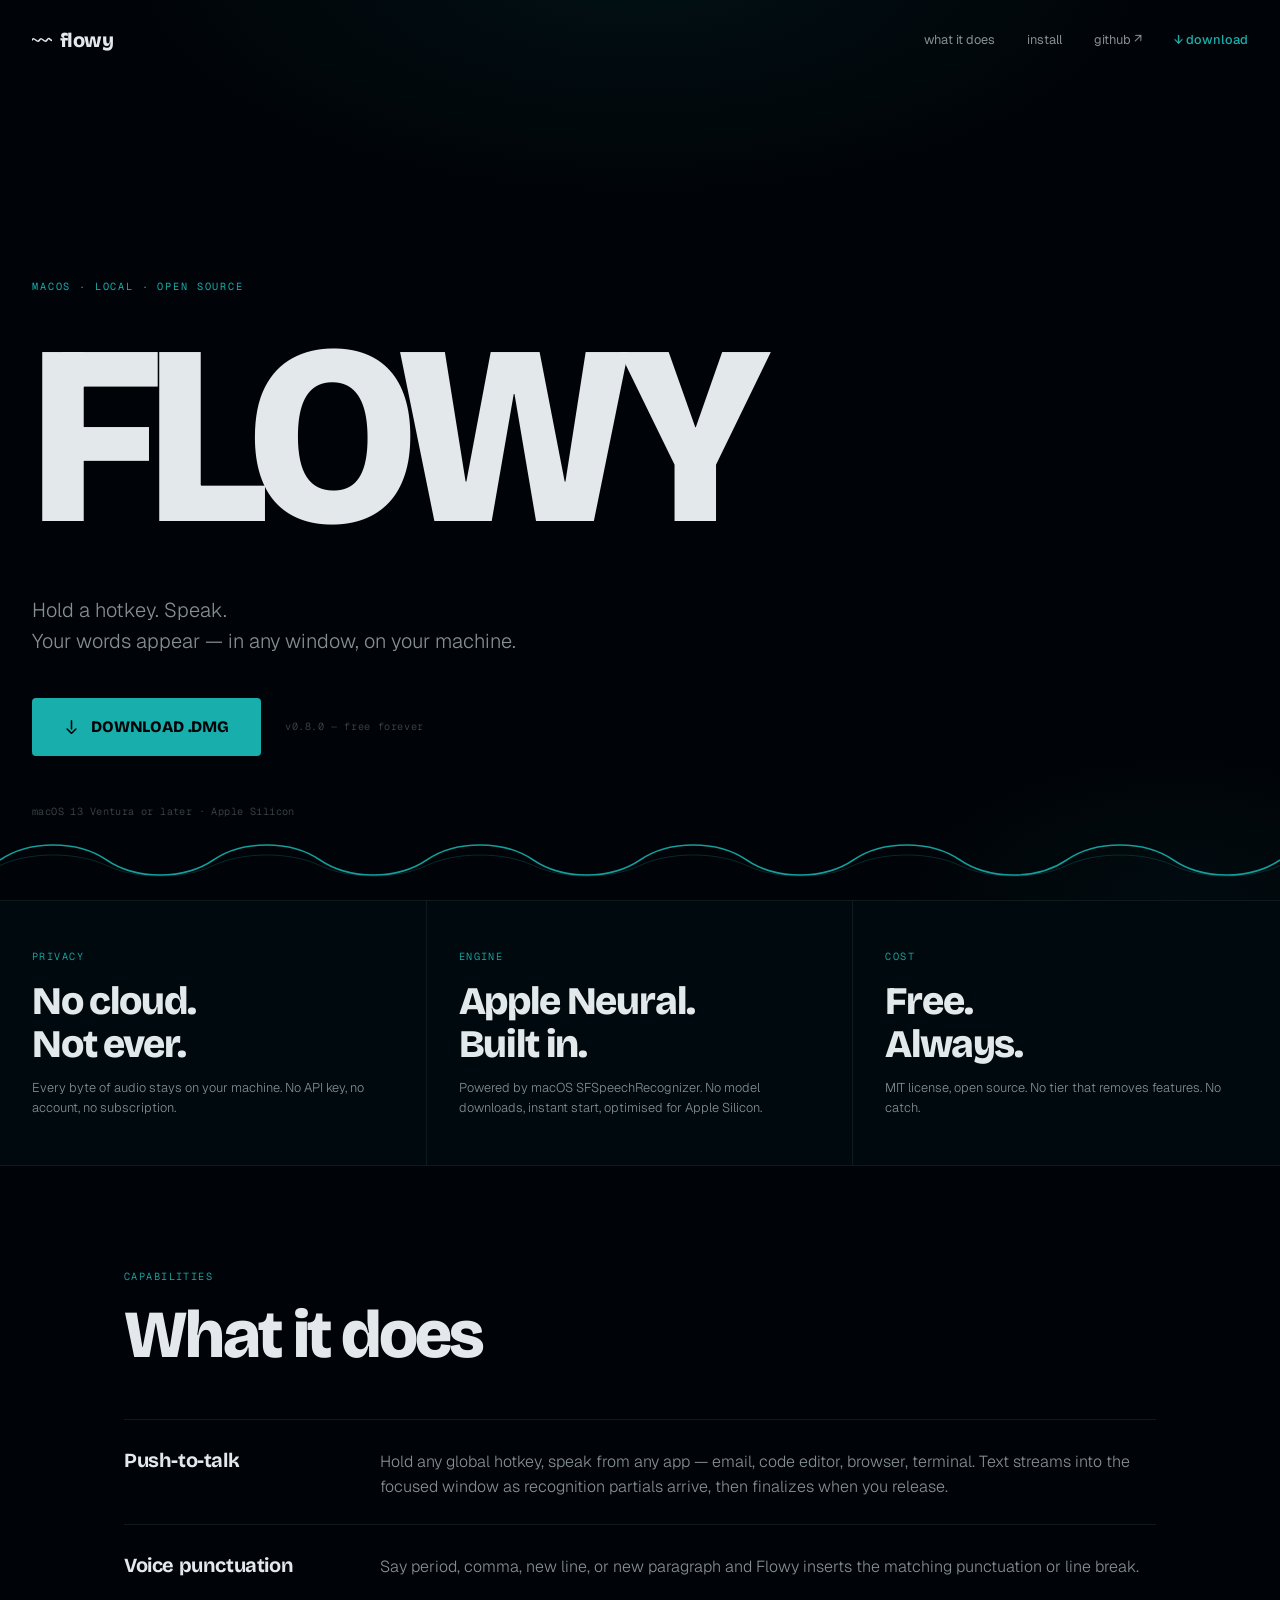
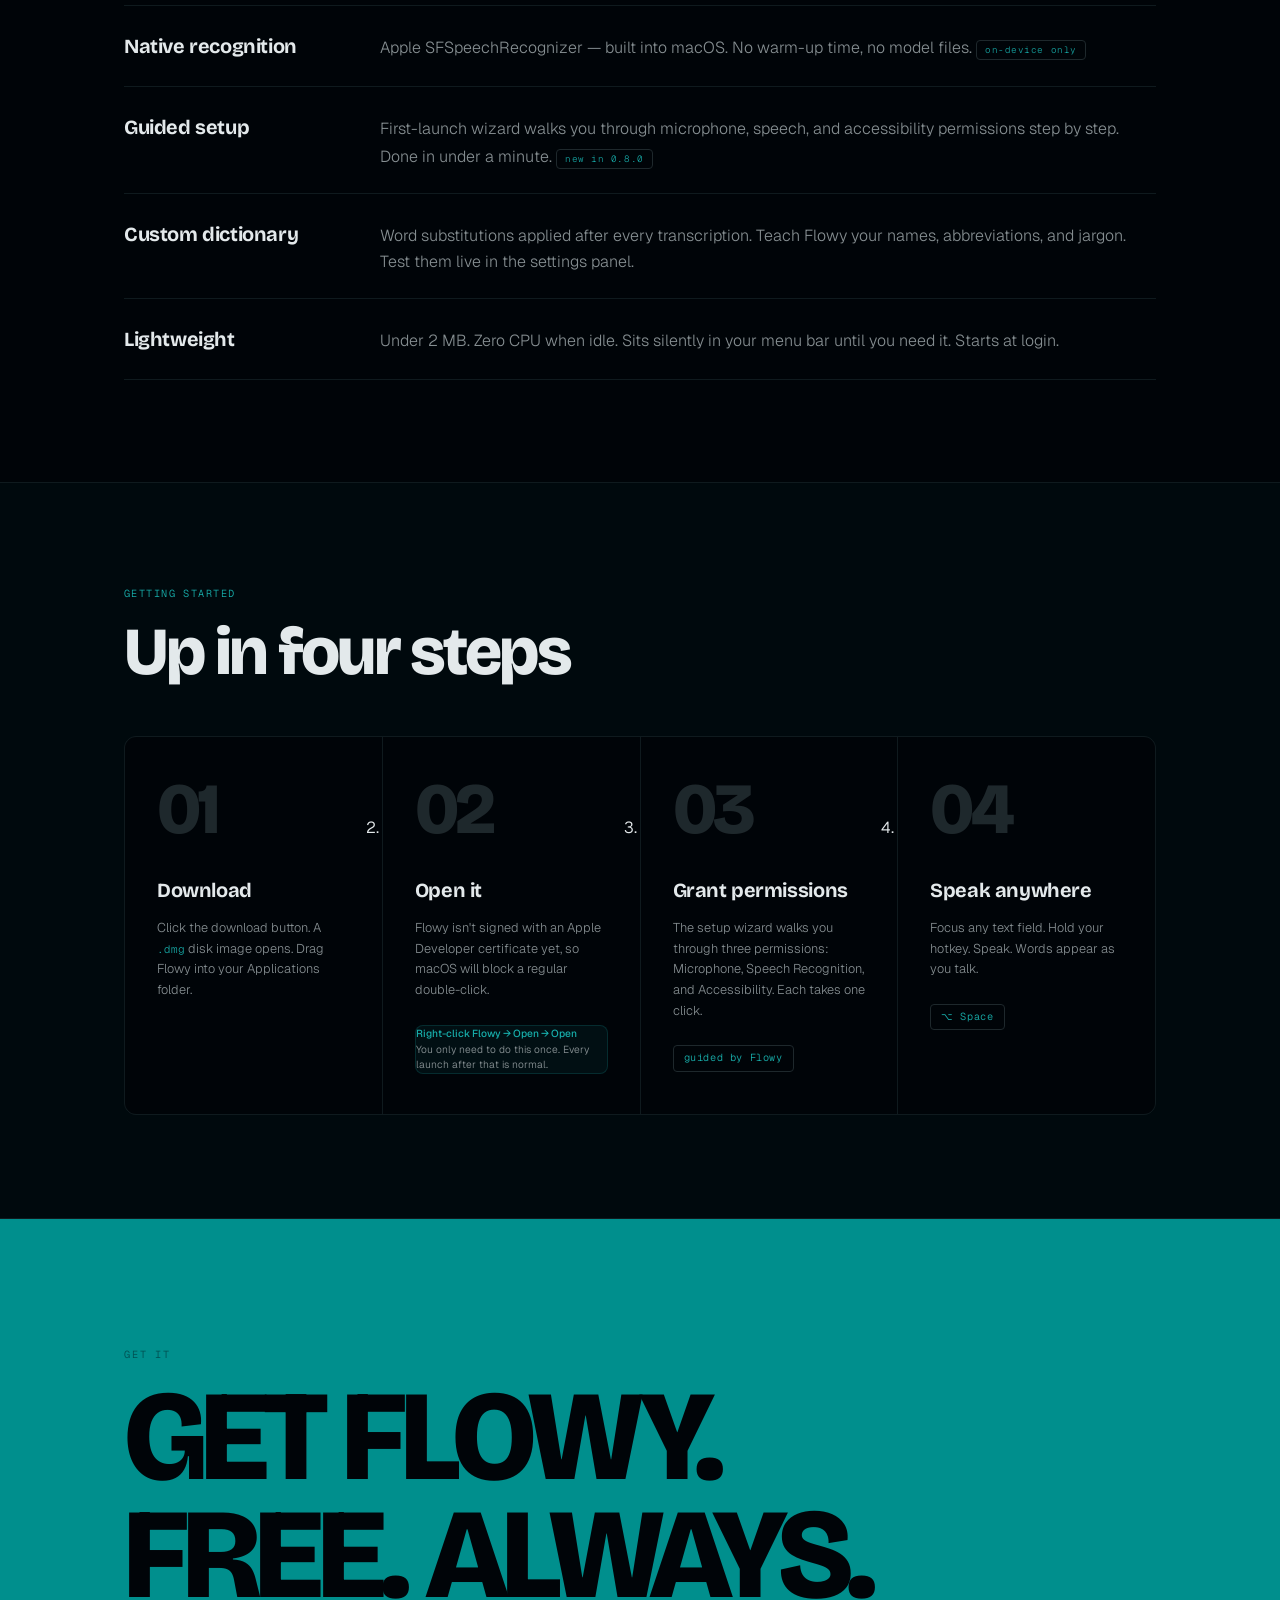
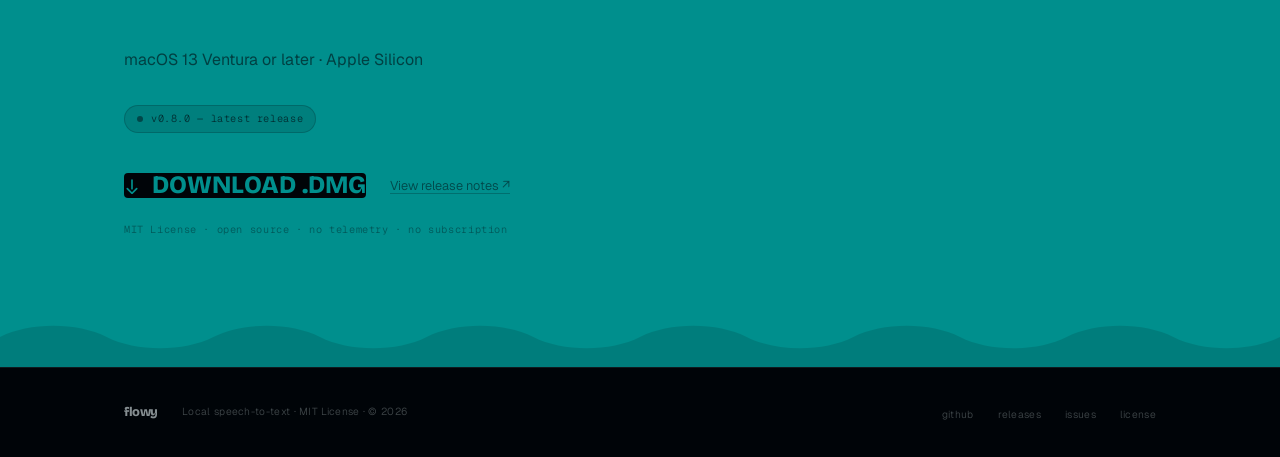
==== website/index.html @ 69cd5c22 "Prepare 0.8.0 release" ====
<!DOCTYPE html>
<html lang="en">
<head>
  <meta charset="UTF-8">
  <meta name="viewport" content="width=device-width, initial-scale=1.0">
  <title>Flowy — Your voice. Your machine.</title>
  <meta name="description" content="Hold a hotkey. Speak. Your words appear live — and never leave your machine. Local speech-to-text for macOS. Free, always.">

  <link rel="preconnect" href="https://fonts.googleapis.com">
  <link rel="preconnect" href="https://fonts.gstatic.com" crossorigin>
  <link href="https://fonts.googleapis.com/css2?family=Bricolage+Grotesque:opsz,wght@12..96,400;12..96,700;12..96,800;12..96,900&family=Geist:wght@300;400;500&family=Geist+Mono:wght@400;500&display=swap" rel="stylesheet">
  <link rel="stylesheet" href="tokens.css">

  <style>
    /* ── Reset ───────────────────────────────────────── */
    *, *::before, *::after { box-sizing: border-box; margin: 0; padding: 0; }
    html, body { overflow-x: clip; }
    html { scroll-behavior: smooth; }

    body {
      background-color: var(--color-paper);
      color: var(--color-ink);
      font-family: var(--font-body);
      font-size: var(--text-base);
      font-weight: 350;
      line-height: 1.6;
      -webkit-font-smoothing: antialiased;
    }

    body::before {
      content: "";
      position: fixed;
      inset: 0;
      background:
        radial-gradient(ellipse 60% 40% at 50% -5%, oklch(68% 0.113 193 / 0.08) 0%, transparent 72%),
        radial-gradient(ellipse 40% 30% at 92% 100%, oklch(68% 0.113 193 / 0.05) 0%, transparent 60%);
      pointer-events: none;
      z-index: 0;
    }

    a { color: inherit; text-decoration: none; }

    ::-webkit-scrollbar { width: 4px; }
    ::-webkit-scrollbar-track { background: var(--color-paper); }
    ::-webkit-scrollbar-thumb { background: var(--color-rule); border-radius: 2px; }

    /* ── Utilities ───────────────────────────────────── */
    .container { max-width: 1080px; margin: 0 auto; padding: 0 var(--space-6); }
    .sr-only { position: absolute; width: 1px; height: 1px; padding: 0; margin: -1px; overflow: hidden; clip: rect(0,0,0,0); border: 0; }

    /* ── Reveal animations ──────────────────────────── */
    .fade-up {
      opacity: 0;
      transform: translateY(24px);
      transition: opacity var(--dur-reveal) var(--ease-out),
                  transform var(--dur-reveal) var(--ease-out);
    }
    .fade-up.visible { opacity: 1; transform: none; }

    .d1 { transition-delay: 0.07s; }
    .d2 { transition-delay: 0.14s; }
    .d3 { transition-delay: 0.21s; }
    .d4 { transition-delay: 0.28s; }
    .d5 { transition-delay: 0.35s; }

    @media (prefers-reduced-motion: reduce) {
      .fade-up { opacity: 1; transform: none; transition: opacity 150ms linear; }
    }


    /* ══════════════════════════════════════════════════
       NAV
    ══════════════════════════════════════════════════ */
    .nav {
      position: fixed;
      top: 0; left: 0; right: 0;
      z-index: 200;
      display: flex;
      align-items: center;
      justify-content: space-between;
      padding: var(--space-6) var(--space-8);
    }

    .wordmark {
      font-family: var(--font-display);
      font-size: var(--text-md);
      font-weight: 800;
      color: var(--color-ink);
      letter-spacing: -0.03em;
      display: flex;
      align-items: center;
      gap: var(--space-2);
    }
    .wordmark-wave { width: 20px; height: 12px; display: inline-block; overflow: hidden; flex-shrink: 0; }
    .wordmark-wave svg { display: block; }

    .nav-end { display: flex; align-items: center; gap: var(--space-8); }

    .nav-link {
      font-size: var(--text-sm);
      font-weight: 400;
      color: var(--color-ink-2);
      transition: color var(--dur-base) var(--ease-out);
      white-space: nowrap;
    }
    .nav-link:hover { color: var(--color-ink); }
    .nav-link:focus-visible { outline: 2px solid var(--color-focus); outline-offset: 3px; border-radius: 2px; }

    .nav-cta {
      font-size: var(--text-sm);
      font-weight: 500;
      color: var(--color-accent);
      transition: opacity var(--dur-base) var(--ease-out);
      white-space: nowrap;
    }
    .nav-cta:hover { opacity: 0.78; }
    .nav-cta:focus-visible { outline: 2px solid var(--color-focus); outline-offset: 3px; border-radius: 2px; }


    /* ══════════════════════════════════════════════════
       HERO
    ══════════════════════════════════════════════════ */
    .hero {
      position: relative;
      z-index: 1;
      min-height: 100svh;
      display: flex;
      flex-direction: column;
      justify-content: flex-end;
      padding-top: 5rem;
    }

    .hero-inner { padding: 0 var(--space-8) 0; }

    .hero-eyebrow {
      font-family: var(--font-mono);
      font-size: var(--text-xs);
      font-weight: 400;
      letter-spacing: 0.18em;
      text-transform: uppercase;
      color: var(--color-accent);
      display: block;
      margin-bottom: var(--space-6);
      overflow-wrap: anywhere;
      min-width: 0;
    }

    .hero-head {
      font-family: var(--font-display);
      font-size: var(--text-display);
      font-weight: 900;
      line-height: 0.92;
      letter-spacing: -0.055em;
      text-transform: uppercase;
      color: var(--color-ink);
      overflow-wrap: anywhere;
      min-width: 0;
      margin-bottom: var(--space-10);
    }

    .hero-sub {
      font-size: var(--text-md);
      font-weight: 300;
      color: var(--color-ink-2);
      max-width: 44ch;
      line-height: 1.58;
      margin-bottom: var(--space-10);
      overflow-wrap: anywhere;
      min-width: 0;
    }

    /* ── Hero CTA row ───────────────────────────────── */
    .hero-actions {
      display: flex;
      align-items: center;
      gap: var(--space-6);
      flex-wrap: wrap;
      margin-bottom: var(--space-12);
    }

    .hero-btn {
      display: inline-flex;
      align-items: center;
      gap: var(--space-3);
      padding: var(--space-4) var(--space-8);
      background: var(--color-accent);
      color: oklch(10% 0.025 220);
      font-family: var(--font-display);
      font-size: var(--text-base);
      font-weight: 800;
      letter-spacing: -0.01em;
      border-radius: var(--radius-sm);
      text-transform: uppercase;
      cursor: pointer;
      transition: transform var(--dur-slow) var(--ease-out),
                  box-shadow var(--dur-slow) var(--ease-out),
                  opacity var(--dur-base) var(--ease-out);
      white-space: nowrap;
    }
    .hero-btn:hover {
      transform: translateY(-2px);
      box-shadow: 0 10px 30px oklch(68% 0.113 193 / 0.3);
    }
    .hero-btn:active { transform: translateY(0); }
    .hero-btn:focus-visible { outline: 2px solid var(--color-focus); outline-offset: 4px; }

    .hero-version {
      font-family: var(--font-mono);
      font-size: var(--text-xs);
      color: var(--color-ink-3);
      letter-spacing: 0.06em;
    }

    .hero-reqs {
      font-size: var(--text-xs);
      font-family: var(--font-mono);
      color: var(--color-ink-3);
      letter-spacing: 0.04em;
    }

    /* ── Wave stage ─────────────────────────────────── */
    .wave-stage {
      position: relative;
      width: 100%;
      height: 80px;
      overflow: hidden;
      flex-shrink: 0;
    }
    .wave-track {
      display: flex;
      width: 200%;
      animation: wave-scroll 10s linear infinite;
      will-change: transform;
    }
    .wave-track svg { flex: 1 0 50%; display: block; height: 80px; }
    .wave-path-a { fill: none; stroke: var(--color-accent); stroke-width: 1.5; opacity: 0.9; }
    .wave-path-b { fill: none; stroke: var(--color-accent); stroke-width: 1; opacity: 0.28; transform: translateY(10px) scaleY(0.7); transform-box: fill-box; }

    @keyframes wave-scroll {
      from { transform: translateX(0); }
      to   { transform: translateX(-50%); }
    }
    @media (prefers-reduced-motion: reduce) { .wave-track { animation: none; } }


    /* ══════════════════════════════════════════════════
       RULE
    ══════════════════════════════════════════════════ */
    .rule-thick { border: none; border-top: 1px solid var(--color-rule); position: relative; z-index: 1; }


    /* ══════════════════════════════════════════════════
       ASSERTIONS
    ══════════════════════════════════════════════════ */
    .assertions {
      position: relative;
      z-index: 1;
      background: var(--color-paper-2);
      border-bottom: 1px solid var(--color-rule);
    }
    .assertions-grid { display: grid; grid-template-columns: repeat(3, 1fr); }
    .assertion { padding: var(--space-12) var(--space-8); border-right: 1px solid var(--color-rule); }
    .assertion:last-child { border-right: none; }
    .assertion-label { font-family: var(--font-mono); font-size: var(--text-xs); letter-spacing: 0.14em; text-transform: uppercase; color: var(--color-accent); display: block; margin-bottom: var(--space-4); }
    .assertion-text { font-family: var(--font-display); font-size: var(--text-2xl); font-weight: 800; line-height: 1.08; letter-spacing: -0.03em; color: var(--color-ink); overflow-wrap: anywhere; min-width: 0; }
    .assertion-sub { margin-top: var(--space-3); font-size: var(--text-sm); color: var(--color-ink-2); font-weight: 300; line-height: 1.55; }


    /* ══════════════════════════════════════════════════
       FEATURES
    ══════════════════════════════════════════════════ */
    .features {
      position: relative;
      z-index: 1;
      padding: clamp(4rem, 8vw, 7rem) 0;
      background: var(--color-paper);
      border-bottom: 1px solid var(--color-rule);
    }
    .feat-header { margin-bottom: var(--space-12); }
    .feat-eyebrow { font-family: var(--font-mono); font-size: var(--text-xs); letter-spacing: 0.14em; text-transform: uppercase; color: var(--color-accent); display: block; margin-bottom: var(--space-4); }
    .feat-title { font-family: var(--font-display); font-size: var(--text-display-s); font-weight: 900; letter-spacing: -0.04em; line-height: 1.04; color: var(--color-ink); overflow-wrap: anywhere; min-width: 0; }
    .feat-list { list-style: none; border-top: 1px solid var(--color-rule); }
    .feat-item { display: grid; grid-template-columns: 14rem 1fr; gap: var(--space-8); align-items: baseline; padding: var(--space-6) 0; border-bottom: 1px solid var(--color-rule); transition: background var(--dur-base) var(--ease-out); }
    .feat-item:hover { background: oklch(68% 0.113 193 / 0.04); margin: 0 calc(var(--space-6) * -1); padding-left: var(--space-6); padding-right: var(--space-6); }
    .feat-name { font-family: var(--font-display); font-size: var(--text-md); font-weight: 700; color: var(--color-ink); letter-spacing: -0.02em; overflow-wrap: anywhere; min-width: 0; }
    .feat-desc { font-size: var(--text-base); color: var(--color-ink-2); font-weight: 300; line-height: 1.58; overflow-wrap: anywhere; min-width: 0; }
    .feat-tag { display: inline-block; margin-top: var(--space-2); padding: 2px 8px; border: 1px solid var(--color-rule-2); border-radius: var(--radius-sm); font-family: var(--font-mono); font-size: calc(var(--text-xs) * 0.9); letter-spacing: 0.06em; color: var(--color-accent); }


    /* ══════════════════════════════════════════════════
       INSTALL STEPS — expanded 4-step install flow
    ══════════════════════════════════════════════════ */
    .steps {
      position: relative;
      z-index: 1;
      padding: clamp(4rem, 8vw, 7rem) 0;
      background: var(--color-paper-2);
      border-bottom: 1px solid var(--color-rule);
    }
    .steps-header { margin-bottom: var(--space-12); }
    .steps-eyebrow { font-family: var(--font-mono); font-size: var(--text-xs); letter-spacing: 0.14em; text-transform: uppercase; color: var(--color-accent); display: block; margin-bottom: var(--space-4); }
    .steps-title { font-family: var(--font-display); font-size: var(--text-display-s); font-weight: 900; letter-spacing: -0.04em; line-height: 1.04; color: var(--color-ink); overflow-wrap: anywhere; min-width: 0; }

    .steps-grid {
      display: grid;
      grid-template-columns: repeat(4, 1fr);
      gap: 1px;
      background: var(--color-rule);
      border: 1px solid var(--color-rule);
      border-radius: var(--radius-lg);
      overflow: hidden;
    }

    .step { background: var(--color-paper); padding: var(--space-10) var(--space-8); }

    .step-num {
      font-family: var(--font-display);
      font-size: clamp(3rem, 6vw, 4.5rem);
      font-weight: 900;
      line-height: 0.9;
      letter-spacing: -0.05em;
      color: var(--color-rule-2);
      margin-bottom: var(--space-8);
    }

    .step h3 { font-family: var(--font-display); font-size: var(--text-md); font-weight: 700; color: var(--color-ink); letter-spacing: -0.02em; margin-bottom: var(--space-3); overflow-wrap: anywhere; min-width: 0; }
    .step p { font-size: var(--text-sm); color: var(--color-ink-2); font-weight: 300; line-height: 1.62; overflow-wrap: anywhere; min-width: 0; }

    .step-badge {
      display: inline-flex;
      align-items: center;
      margin-top: var(--space-6);
      padding: 4px 10px;
      border: 1px solid var(--color-rule-2);
      border-radius: var(--radius-sm);
      font-family: var(--font-mono);
      font-size: var(--text-xs);
      letter-spacing: 0.06em;
      color: var(--color-accent);
    }

    /* Gatekeeper callout inside step */
    .step-callout {
      margin-top: var(--space-6);
      padding: var(--space-4) var(--space-5);
      background: oklch(68% 0.113 193 / 0.07);
      border: 1px solid oklch(68% 0.113 193 / 0.18);
      border-radius: var(--radius-md);
      font-size: var(--text-xs);
      color: var(--color-ink-2);
      line-height: 1.55;
    }
    .step-callout strong { color: var(--color-accent); font-weight: 500; }


    /* ══════════════════════════════════════════════════
       CTA — full-bleed teal
    ══════════════════════════════════════════════════ */
    .cta {
      position: relative;
      z-index: 1;
      background: var(--color-cta-bg);
      padding: clamp(5rem, 10vw, 8rem) 0;
      overflow: hidden;
    }

    .cta-wave { position: absolute; bottom: 0; left: 0; right: 0; height: 60px; overflow: hidden; opacity: 0.12; }
    .cta-wave-track { display: flex; width: 200%; animation: wave-scroll 12s linear infinite reverse; }
    .cta-wave-track svg { flex: 1 0 50%; display: block; height: 60px; }
    .cta-wave-path { fill: var(--color-cta-ink); }
    @media (prefers-reduced-motion: reduce) { .cta-wave-track { animation: none; } }

    .cta-inner { position: relative; z-index: 1; }

    .cta-eyebrow { font-family: var(--font-mono); font-size: var(--text-xs); letter-spacing: 0.18em; text-transform: uppercase; color: oklch(16% 0.025 220 / 0.5); display: block; margin-bottom: var(--space-4); }

    .cta-head {
      font-family: var(--font-display);
      font-size: clamp(3.5rem, 12vw, 8rem);
      font-weight: 900;
      line-height: 0.92;
      letter-spacing: -0.05em;
      text-transform: uppercase;
      color: var(--color-cta-ink);
      margin-bottom: var(--space-8);
      overflow-wrap: anywhere;
      min-width: 0;
    }

    .cta-sub { font-size: var(--text-base); color: oklch(16% 0.025 220 / 0.62); margin-bottom: var(--space-8); font-weight: 400; overflow-wrap: anywhere; min-width: 0; }

    /* Version badge in CTA */
    .cta-version {
      display: inline-flex;
      align-items: center;
      gap: var(--space-2);
      margin-bottom: var(--space-10);
      padding: 5px 12px;
      background: oklch(16% 0.025 220 / 0.12);
      border: 1px solid oklch(16% 0.025 220 / 0.2);
      border-radius: var(--radius-pill);
      font-family: var(--font-mono);
      font-size: var(--text-xs);
      color: oklch(16% 0.025 220 / 0.7);
      letter-spacing: 0.06em;
    }
    .cta-version-dot { width: 6px; height: 6px; border-radius: 50%; background: oklch(16% 0.025 220 / 0.5); flex-shrink: 0; }

    .cta-btn {
      display: inline-flex;
      align-items: center;
      justify-content: center;
      gap: var(--space-3);
      padding: var(--space-5) var(--space-10);
      max-width: 100%;
      background: var(--color-cta-ink);
      color: var(--color-cta-bg);
      font-family: var(--font-display);
      font-size: clamp(1rem, 2vw, var(--text-lg));
      font-weight: 800;
      letter-spacing: 0;
      line-height: 1;
      border: none;
      cursor: pointer;
      border-radius: var(--radius-sm);
      text-transform: uppercase;
      text-align: center;
      overflow-wrap: anywhere;
      transition: transform var(--dur-slow) var(--ease-out),
                  box-shadow var(--dur-slow) var(--ease-out);
    }
    .cta-btn svg { flex: 0 0 auto; }
    .cta-btn:hover { transform: translateY(-3px); box-shadow: 0 14px 40px oklch(10% 0.025 220 / 0.35); }
    .cta-btn:focus-visible { outline: 2px solid var(--color-cta-ink); outline-offset: 4px; }
    .cta-btn:active { transform: translateY(0); }

    .cta-actions { display: flex; align-items: center; gap: var(--space-6); flex-wrap: wrap; margin-bottom: var(--space-6); }

    .cta-secondary {
      font-size: var(--text-sm);
      color: oklch(16% 0.025 220 / 0.55);
      text-decoration: underline;
      text-decoration-color: oklch(16% 0.025 220 / 0.25);
      text-underline-offset: 3px;
      transition: color var(--dur-base) var(--ease-out);
    }
    .cta-secondary:hover { color: oklch(16% 0.025 220 / 0.8); }

    .cta-note { display: block; font-size: var(--text-xs); font-family: var(--font-mono); color: oklch(16% 0.025 220 / 0.42); letter-spacing: 0.06em; }


    /* ══════════════════════════════════════════════════
       FOOTER
    ══════════════════════════════════════════════════ */
    .foot { position: relative; z-index: 1; background: var(--color-paper); border-top: 1px solid var(--color-rule); padding: var(--space-8) 0; }
    .foot-inner { display: flex; align-items: center; justify-content: space-between; flex-wrap: wrap; gap: var(--space-4); }
    .foot-left { display: flex; align-items: center; gap: var(--space-6); flex-wrap: wrap; }
    .foot-wordmark { font-family: var(--font-display); font-size: var(--text-sm); font-weight: 800; letter-spacing: -0.03em; color: var(--color-ink-2); }
    .foot-tagline { font-size: var(--text-xs); color: var(--color-ink-3); letter-spacing: 0.03em; }
    .foot-links { display: flex; gap: var(--space-6); list-style: none; flex-wrap: wrap; }
    .foot-links a { font-size: var(--text-xs); color: var(--color-ink-3); letter-spacing: 0.03em; transition: color var(--dur-base) var(--ease-out); }
    .foot-links a:hover { color: var(--color-ink-2); }
    .foot-links a:focus-visible { outline: 2px solid var(--color-focus); outline-offset: 2px; border-radius: 2px; }


    /* ══════════════════════════════════════════════════
       RESPONSIVE
    ══════════════════════════════════════════════════ */
    @media (max-width: 1024px) {
      .steps-grid { grid-template-columns: repeat(2, 1fr); }
    }

    @media (max-width: 860px) {
      .assertions-grid { grid-template-columns: 1fr; }
      .assertion { border-right: none; border-bottom: 1px solid var(--color-rule); }
      .assertion:last-child { border-bottom: none; }
      .feat-item { grid-template-columns: 1fr; gap: var(--space-3); }
      .steps-grid { grid-template-columns: 1fr; }
    }

    @media (max-width: 640px) {
      .nav { padding: var(--space-4) var(--space-6); }
      .nav-link:not(.nav-cta) { display: none; }
      .hero-inner { padding: 0 var(--space-6) 0; }
      .hero-head { letter-spacing: -0.04em; }
      .hero-btn { width: 100%; justify-content: center; }
      .cta-btn { width: 100%; padding: var(--space-5) var(--space-6); }
      .foot-inner { flex-direction: column; align-items: flex-start; }
    }

    @media (max-width: 414px) {
      .hero-head { font-size: clamp(4rem, 25vw, 5rem); letter-spacing: -0.035em; }
      .assertions-grid, .steps-grid { grid-template-columns: 1fr; }
    }
  </style>
</head>

<body>

<!-- ══ NAV ════════════════════════════════════════════ -->
<header role="banner">
  <nav class="nav" aria-label="Main navigation">
    <a href="#" class="wordmark" aria-label="Flowy home">
      <span class="wordmark-wave" aria-hidden="true">
        <svg viewBox="0 0 20 12" fill="none" xmlns="http://www.w3.org/2000/svg">
          <path d="M0,6 C2.5,2 5,10 7.5,6 C10,2 12.5,10 15,6 C17.5,2 18.5,8 20,6" stroke="currentColor" stroke-width="1.5" stroke-linecap="round"/>
        </svg>
      </span>
      flowy
    </a>
    <div class="nav-end">
      <a href="#what-it-does" class="nav-link">what it does</a>
      <a href="#install" class="nav-link">install</a>
      <a href="https://github.com/AryaanSheth/flowy" target="_blank" rel="noopener" class="nav-link">github ↗</a>
      <a href="#download" class="nav-cta">↓ download</a>
    </div>
  </nav>
</header>


<!-- ══ HERO ═══════════════════════════════════════════ -->
<section class="hero" aria-labelledby="hero-heading">
  <div class="hero-inner">
    <span class="hero-eyebrow fade-up">macOS · local · open source</span>

    <h1 id="hero-heading" class="hero-head fade-up d1">
      FLOWY
    </h1>

    <p class="hero-sub fade-up d2">
      Hold a hotkey. Speak.<br>
      Your words appear — in any window, on your machine.
    </p>

    <div class="hero-actions fade-up d3">
      <a href="https://github.com/AryaanSheth/flowy/releases/latest/download/Flowy.dmg"
         class="hero-btn"
         aria-label="Download Flowy 0.8.0 — macOS disk image">
        <svg width="15" height="15" viewBox="0 0 24 24" fill="none" stroke="currentColor" stroke-width="2.5" stroke-linecap="round" aria-hidden="true"><path d="M12 3v13M5 16l7 7 7-7"/></svg>
        Download .dmg
      </a>
      <span class="hero-version">v0.8.0 — free forever</span>
    </div>

    <p class="hero-reqs fade-up d4">macOS 13 Ventura or later · Apple Silicon</p>
  </div>

  <div class="wave-stage" aria-hidden="true">
    <div class="wave-track">
      <svg viewBox="0 0 1440 80" preserveAspectRatio="none" xmlns="http://www.w3.org/2000/svg">
        <path class="wave-path-a" d="M0,40 C33,20 87,20 120,40 C153,60 207,60 240,40 C273,20 327,20 360,40 C393,60 447,60 480,40 C513,20 567,20 600,40 C633,60 687,60 720,40 C753,20 807,20 840,40 C873,60 927,60 960,40 C993,20 1047,20 1080,40 C1113,60 1167,60 1200,40 C1233,20 1287,20 1320,40 C1353,60 1407,60 1440,40"/>
        <path class="wave-path-b" d="M0,40 C33,20 87,20 120,40 C153,60 207,60 240,40 C273,20 327,20 360,40 C393,60 447,60 480,40 C513,20 567,20 600,40 C633,60 687,60 720,40 C753,20 807,20 840,40 C873,60 927,60 960,40 C993,20 1047,20 1080,40 C1113,60 1167,60 1200,40 C1233,20 1287,20 1320,40 C1353,60 1407,60 1440,40"/>
      </svg>
      <svg viewBox="0 0 1440 80" preserveAspectRatio="none" xmlns="http://www.w3.org/2000/svg" aria-hidden="true">
        <path class="wave-path-a" d="M0,40 C33,20 87,20 120,40 C153,60 207,60 240,40 C273,20 327,20 360,40 C393,60 447,60 480,40 C513,20 567,20 600,40 C633,60 687,60 720,40 C753,20 807,20 840,40 C873,60 927,60 960,40 C993,20 1047,20 1080,40 C1113,60 1167,60 1200,40 C1233,20 1287,20 1320,40 C1353,60 1407,60 1440,40"/>
        <path class="wave-path-b" d="M0,40 C33,20 87,20 120,40 C153,60 207,60 240,40 C273,20 327,20 360,40 C393,60 447,60 480,40 C513,20 567,20 600,40 C633,60 687,60 720,40 C753,20 807,20 840,40 C873,60 927,60 960,40 C993,20 1047,20 1080,40 C1113,60 1167,60 1200,40 C1233,20 1287,20 1320,40 C1353,60 1407,60 1440,40"/>
      </svg>
    </div>
  </div>
</section>


<hr class="rule-thick">


<!-- ══ ASSERTIONS ════════════════════════════════════ -->
<section class="assertions" aria-label="Core claims">
  <div class="assertions-grid">
    <div class="assertion fade-up">
      <span class="assertion-label">privacy</span>
      <p class="assertion-text">No cloud.<br>Not ever.</p>
      <p class="assertion-sub">Every byte of audio stays on your machine. No API key, no account, no subscription.</p>
    </div>
    <div class="assertion fade-up d1">
      <span class="assertion-label">engine</span>
      <p class="assertion-text">Apple Neural.<br>Built in.</p>
      <p class="assertion-sub">Powered by macOS SFSpeechRecognizer. No model downloads, instant start, optimised for Apple Silicon.</p>
    </div>
    <div class="assertion fade-up d2">
      <span class="assertion-label">cost</span>
      <p class="assertion-text">Free.<br>Always.</p>
      <p class="assertion-sub">MIT license, open source. No tier that removes features. No catch.</p>
    </div>
  </div>
</section>


<!-- ══ FEATURES ══════════════════════════════════════ -->
<section class="features" id="what-it-does" aria-labelledby="feat-heading">
  <div class="container">
    <header class="feat-header fade-up">
      <span class="feat-eyebrow">capabilities</span>
      <h2 id="feat-heading" class="feat-title">What it does</h2>
    </header>

    <ul class="feat-list" role="list">
      <li class="feat-item fade-up">
        <span class="feat-name">Push-to-talk</span>
        <span class="feat-desc">
          Hold any global hotkey, speak from any app — email, code editor, browser, terminal.
          Text streams into the focused window as recognition partials arrive, then finalizes when you release.
        </span>
      </li>
      <li class="feat-item fade-up d1">
        <span class="feat-name">Voice punctuation</span>
        <span class="feat-desc">
          Say period, comma, new line, or new paragraph and Flowy inserts the matching punctuation or line break.
        </span>
      </li>
      <li class="feat-item fade-up d2">
        <span class="feat-name">Native recognition</span>
        <span class="feat-desc">
          Apple SFSpeechRecognizer — built into macOS. No warm-up time, no model files.
          <span class="feat-tag">on-device only</span>
        </span>
      </li>
      <li class="feat-item fade-up d3">
        <span class="feat-name">Guided setup</span>
        <span class="feat-desc">
          First-launch wizard walks you through microphone, speech, and accessibility permissions step by step.
          Done in under a minute.
          <span class="feat-tag">new in 0.8.0</span>
        </span>
      </li>
      <li class="feat-item fade-up d4">
        <span class="feat-name">Custom dictionary</span>
        <span class="feat-desc">
          Word substitutions applied after every transcription. Teach Flowy your names, abbreviations, and jargon.
          Test them live in the settings panel.
        </span>
      </li>
      <li class="feat-item fade-up d5">
        <span class="feat-name">Lightweight</span>
        <span class="feat-desc">
          Under 2 MB. Zero CPU when idle. Sits silently in your menu bar until you need it.
          Starts at login.
        </span>
      </li>
    </ul>
  </div>
</section>


<!-- ══ INSTALL STEPS ══════════════════════════════════ -->
<section class="steps" id="install" aria-labelledby="steps-heading">
  <div class="container">
    <header class="steps-header fade-up">
      <span class="steps-eyebrow">getting started</span>
      <h2 id="steps-heading" class="steps-title">Up in four steps</h2>
    </header>

    <ol class="steps-grid fade-up d1" role="list">

      <li class="step">
        <div class="step-num" aria-hidden="true">01</div>
        <h3>Download</h3>
        <p>Click the download button. A <code style="font-family:var(--font-mono);font-size:0.85em;color:var(--color-accent)">.dmg</code> disk image opens. Drag Flowy into your Applications folder.</p>
      </li>

      <li class="step">
        <div class="step-num" aria-hidden="true">02</div>
        <h3>Open it</h3>
        <p>Flowy isn't signed with an Apple Developer certificate yet, so macOS will block a regular double-click.</p>
        <div class="step-callout">
          <strong>Right-click Flowy → Open → Open</strong><br>
          You only need to do this once. Every launch after that is normal.
        </div>
      </li>

      <li class="step">
        <div class="step-num" aria-hidden="true">03</div>
        <h3>Grant permissions</h3>
        <p>The setup wizard walks you through three permissions: Microphone, Speech Recognition, and Accessibility. Each takes one click.</p>
        <span class="step-badge">guided by Flowy</span>
      </li>

      <li class="step">
        <div class="step-num" aria-hidden="true">04</div>
        <h3>Speak anywhere</h3>
        <p>Focus any text field. Hold your hotkey. Speak. Words appear as you talk.</p>
        <span class="step-badge">⌥ Space</span>
      </li>

    </ol>
  </div>
</section>


<!-- ══ CTA ════════════════════════════════════════════ -->
<section class="cta" id="download" aria-labelledby="cta-heading">
  <div class="cta-wave" aria-hidden="true">
    <div class="cta-wave-track">
      <svg viewBox="0 0 1440 60" preserveAspectRatio="none" xmlns="http://www.w3.org/2000/svg">
        <path class="cta-wave-path" d="M0,30 C33,15 87,15 120,30 C153,45 207,45 240,30 C273,15 327,15 360,30 C393,45 447,45 480,30 C513,15 567,15 600,30 C633,45 687,45 720,30 C753,15 807,15 840,30 C873,45 927,45 960,30 C993,15 1047,15 1080,30 C1113,45 1167,45 1200,30 C1233,15 1287,15 1320,30 C1353,45 1407,45 1440,30 L1440,60 L0,60 Z"/>
      </svg>
      <svg viewBox="0 0 1440 60" preserveAspectRatio="none" xmlns="http://www.w3.org/2000/svg" aria-hidden="true">
        <path class="cta-wave-path" d="M0,30 C33,15 87,15 120,30 C153,45 207,45 240,30 C273,15 327,15 360,30 C393,45 447,45 480,30 C513,15 567,15 600,30 C633,45 687,45 720,30 C753,15 807,15 840,30 C873,45 927,45 960,30 C993,15 1047,15 1080,30 C1113,45 1167,45 1200,30 C1233,15 1287,15 1320,30 C1353,45 1407,45 1440,30 L1440,60 L0,60 Z"/>
      </svg>
    </div>
  </div>

  <div class="container cta-inner">
    <span class="cta-eyebrow fade-up" aria-hidden="true">get it</span>

    <h2 id="cta-heading" class="cta-head fade-up d1">
      Get Flowy.<br>Free. Always.
    </h2>

    <p class="cta-sub fade-up d2">macOS 13 Ventura or later · Apple Silicon</p>

    <div class="cta-version fade-up d2">
      <span class="cta-version-dot" aria-hidden="true"></span>
      v0.8.0 — latest release
    </div>

    <div class="cta-actions fade-up d3">
      <a href="https://github.com/AryaanSheth/flowy/releases/latest/download/Flowy.dmg"
         class="cta-btn"
         aria-label="Download Flowy 0.8.0 — macOS disk image">
        <svg width="16" height="16" viewBox="0 0 24 24" fill="none" stroke="currentColor" stroke-width="2.5" stroke-linecap="round" aria-hidden="true"><path d="M12 3v13M5 16l7 7 7-7"/></svg>
        Download .dmg
      </a>
      <a href="releases/0.8.0.html"
         class="cta-secondary">
        View release notes ↗
      </a>
    </div>

    <span class="cta-note fade-up d4">
      MIT License · open source · no telemetry · no subscription
    </span>
  </div>
</section>


<!-- ══ FOOTER ════════════════════════════════════════ -->
<footer class="foot">
  <div class="container foot-inner">
    <div class="foot-left">
      <span class="foot-wordmark">flowy</span>
      <span class="foot-tagline">Local speech-to-text · MIT License · © 2026</span>
    </div>
    <ul class="foot-links" role="list">
      <li><a href="https://github.com/AryaanSheth/flowy" target="_blank" rel="noopener">github</a></li>
      <li><a href="https://github.com/AryaanSheth/flowy/releases" target="_blank" rel="noopener">releases</a></li>
      <li><a href="https://github.com/AryaanSheth/flowy/issues" target="_blank" rel="noopener">issues</a></li>
      <li><a href="https://github.com/AryaanSheth/flowy/blob/main/LICENSE" target="_blank" rel="noopener">license</a></li>
    </ul>
  </div>
</footer>


<script>
  const io = new IntersectionObserver(entries => {
    entries.forEach(e => {
      if (e.isIntersecting) { e.target.classList.add('visible'); io.unobserve(e.target); }
    });
  }, { threshold: 0.05, rootMargin: '0px 0px -24px 0px' });

  document.querySelectorAll('.fade-up').forEach(el => io.observe(el));

  window.addEventListener('load', () => {
    document.querySelectorAll('.hero .fade-up').forEach(el => el.classList.add('visible'));
  });
</script>

</body>
</html>
---- website/tokens.css ----
/* Hallmark · tokens · genre: atmospheric · theme: custom (bold ocean flow)
 * vibe: "deep ocean, heavy type, flowing teal" · paper-band: dark · display-style: display-heavy
 * brand teal: #1AAFAD — oklch(68% 0.113 193)
 */

:root {
  /* ── Paper — deep ocean navy ──────────────────────── */
  --color-paper:   oklch(10% 0.025 220);
  --color-paper-2: oklch(13% 0.022 220);
  --color-paper-3: oklch(16% 0.020 220);
  --color-rule:    oklch(21% 0.018 220);
  --color-rule-2:  oklch(27% 0.016 220);

  /* ── Ink ────────────────────────────────────────────── */
  --color-ink:   oklch(93% 0.007 220);
  --color-ink-2: oklch(64% 0.012 220);
  --color-ink-3: oklch(38% 0.012 220);

  /* ── Accent — brand teal #1AAFAD (~3% usage target) ─── */
  --color-accent:   oklch(68% 0.113 193);
  --color-accent-2: oklch(68% 0.113 193 / 0.14);
  --color-accent-3: oklch(68% 0.113 193 / 0.07);
  --color-focus:    oklch(68% 0.113 193);

  /* ── CTA surface (full-bleed teal section) ───────────── */
  --color-cta-bg:  oklch(58% 0.113 193);
  --color-cta-ink: oklch(10% 0.025 220);

  /* ── Fonts ──────────────────────────────────────────── */
  --font-display: 'Bricolage Grotesque', system-ui, sans-serif;
  --font-body:    'Geist',               system-ui, sans-serif;
  --font-mono:    'Geist Mono',          ui-monospace, monospace;

  /* ── Type scale (1.25 major-third, 16px base) ──────── */
  --text-xs:        0.64rem;
  --text-sm:        0.80rem;
  --text-base:      1.00rem;
  --text-md:        1.25rem;
  --text-lg:        1.5625rem;
  --text-xl:        1.9531rem;
  --text-2xl:       2.4414rem;
  --text-3xl:       3.0518rem;
  --text-4xl:       3.8147rem;
  --text-display-s: clamp(2.4rem, 5vw + 1rem, 4.2rem);
  --text-display:   clamp(5rem, 22vw, 16rem);

  /* ── Spacing (4pt scale) ────────────────────────────── */
  --space-1:   0.25rem;
  --space-2:   0.5rem;
  --space-3:   0.75rem;
  --space-4:   1rem;
  --space-6:   1.5rem;
  --space-8:   2rem;
  --space-10:  2.5rem;
  --space-12:  3rem;
  --space-16:  4rem;
  --space-20:  5rem;
  --space-24:  6rem;
  --space-32:  8rem;
  --space-sm:  var(--space-4);
  --space-md:  var(--space-8);
  --space-lg:  var(--space-12);
  --space-xl:  var(--space-16);
  --space-2xl: var(--space-24);
  --space-3xl: var(--space-32);

  /* ── Motion ─────────────────────────────────────────── */
  --dur-fast:    120ms;
  --dur-base:    200ms;
  --dur-slow:    360ms;
  --dur-reveal:  560ms;
  --ease-out:    cubic-bezier(0.2, 0, 0, 1);
  --ease-in:     cubic-bezier(0.4, 0, 1, 1);
  --ease-in-out: cubic-bezier(0.4, 0, 0.2, 1);

  /* ── Border radius ───────────────────────────────────── */
  --radius-sm:   4px;
  --radius-md:   8px;
  --radius-lg:   12px;
  --radius-pill: 999px;
}
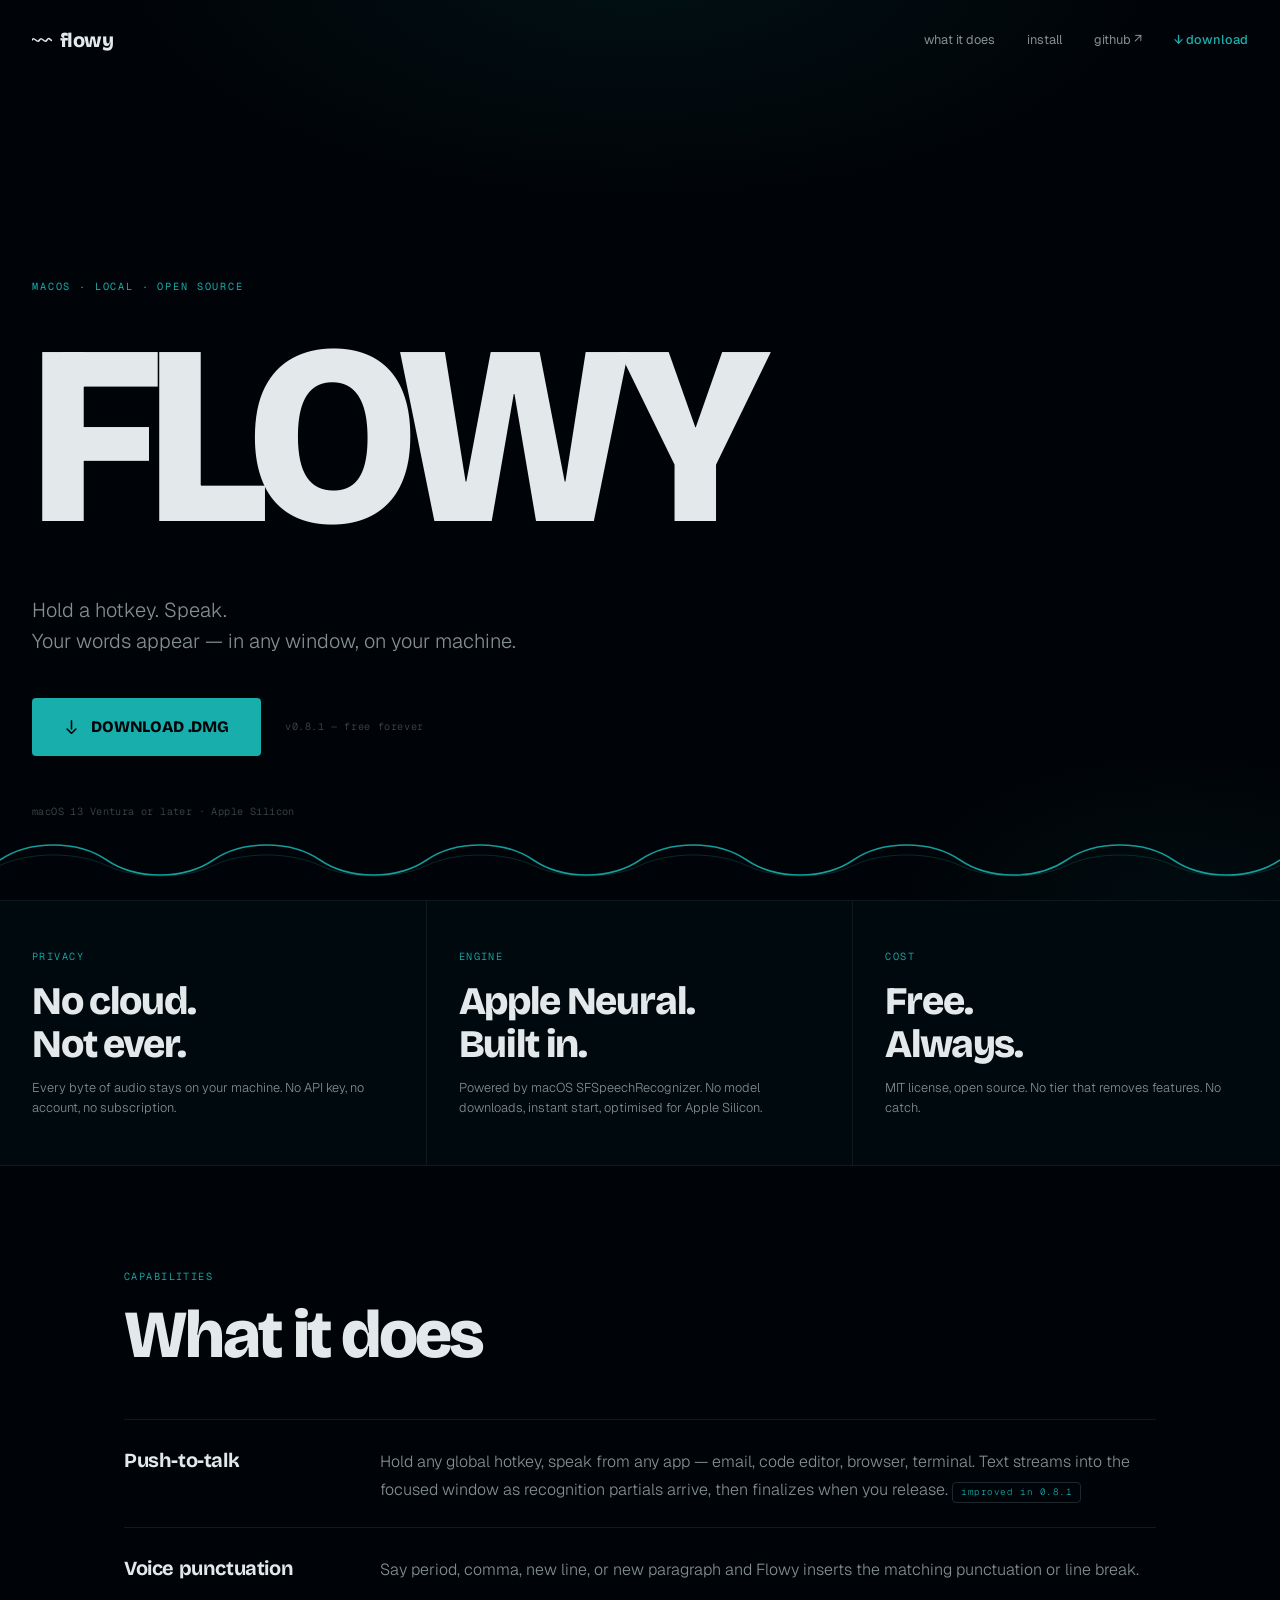
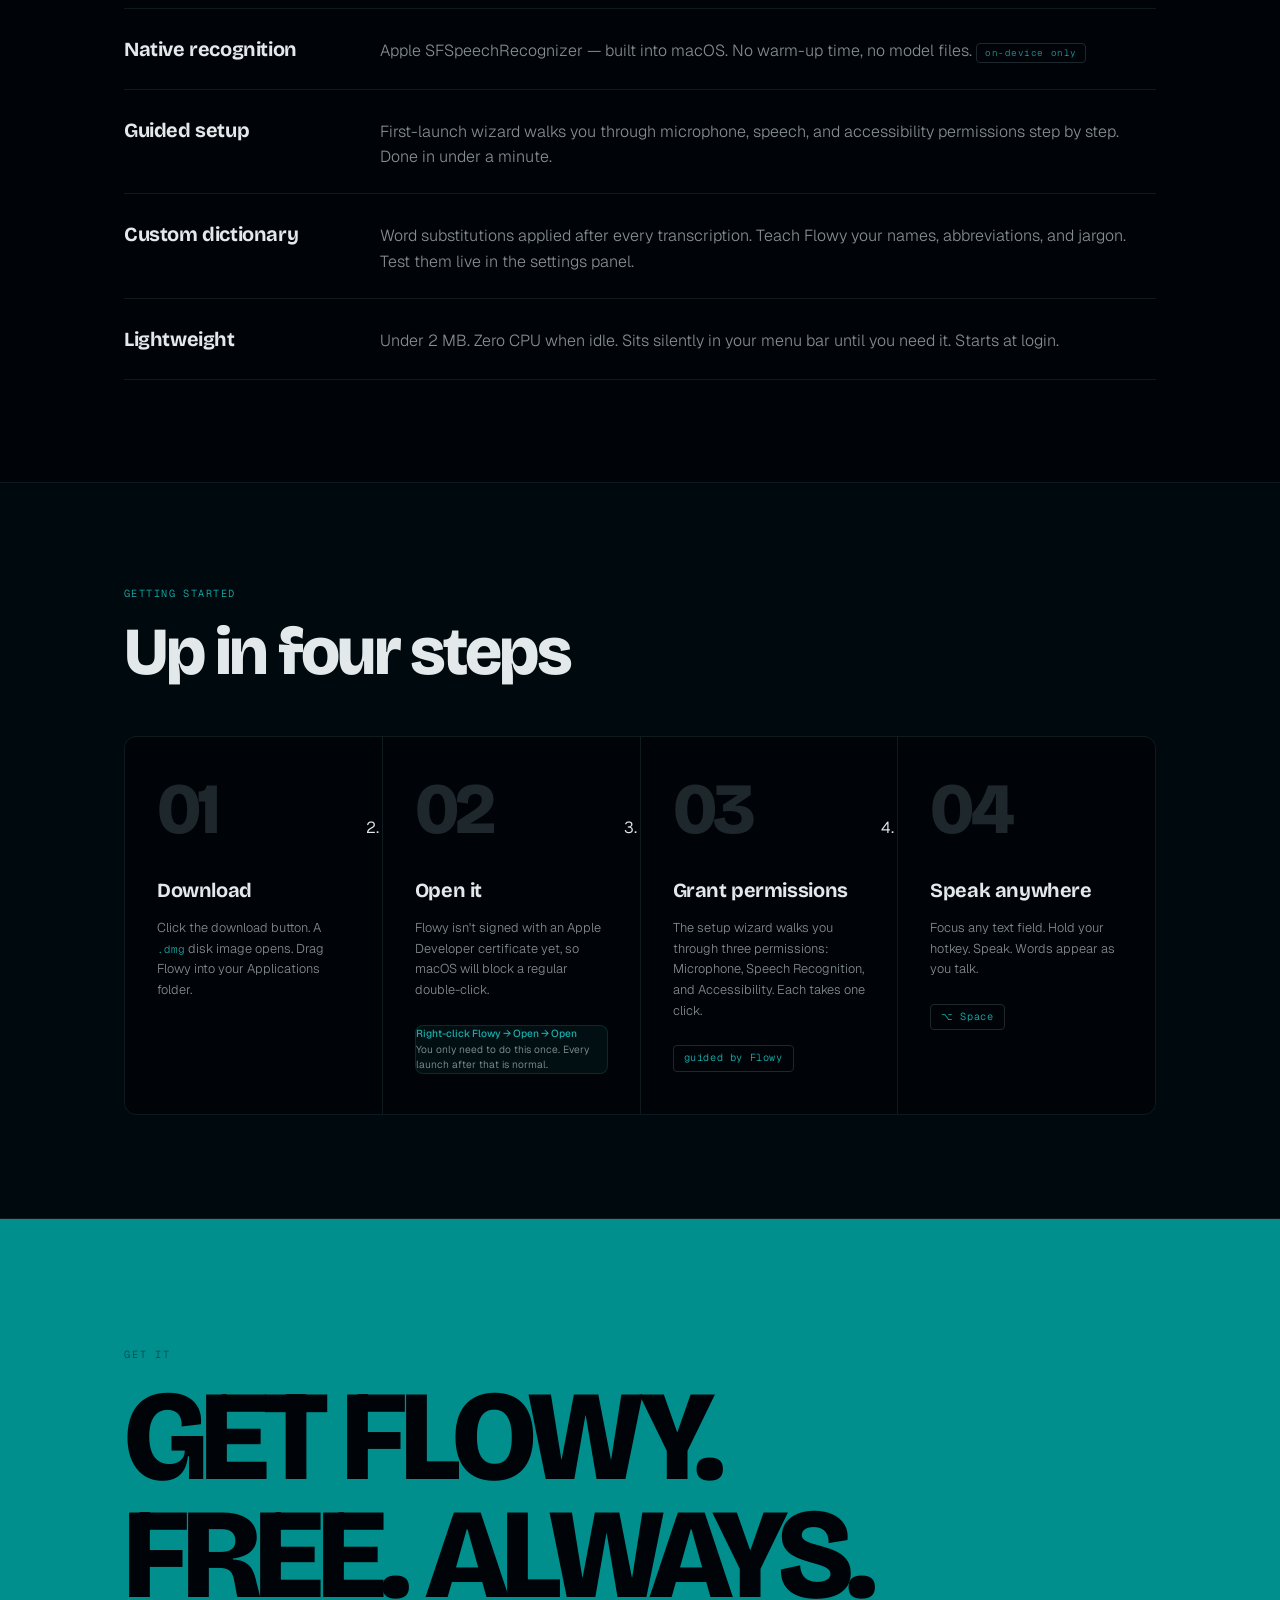
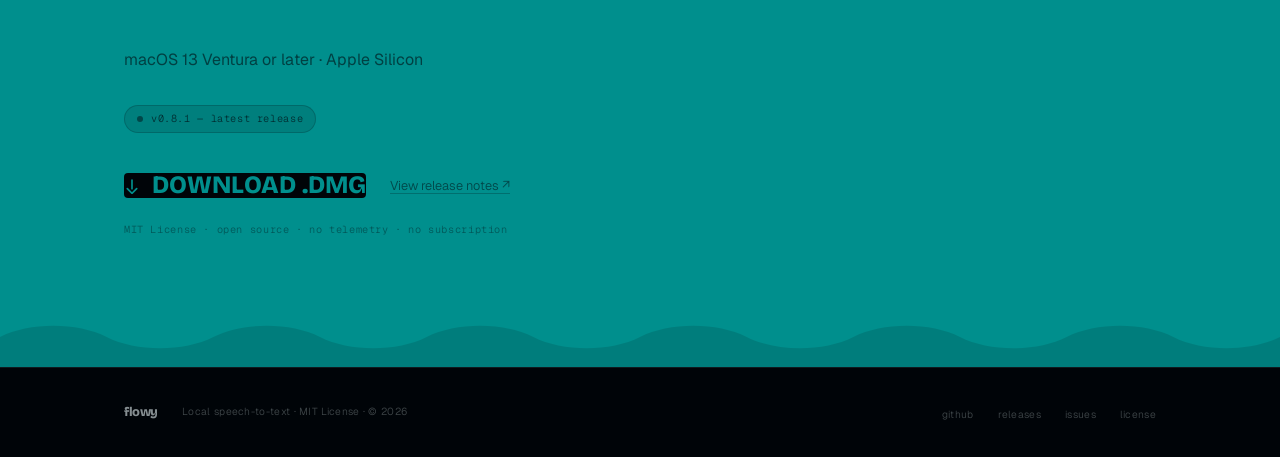
==== commit 425641bf: "Prepare 0.8.1 release" ====
--- a/website/index.html
+++ b/website/index.html
@@ -535,11 +535,11 @@
     <div class="hero-actions fade-up d3">
       <a href="https://github.com/AryaanSheth/flowy/releases/latest/download/Flowy.dmg"
          class="hero-btn"
-         aria-label="Download Flowy 0.8.0 — macOS disk image">
+         aria-label="Download Flowy 0.8.1 — macOS disk image">
         <svg width="15" height="15" viewBox="0 0 24 24" fill="none" stroke="currentColor" stroke-width="2.5" stroke-linecap="round" aria-hidden="true"><path d="M12 3v13M5 16l7 7 7-7"/></svg>
         Download .dmg
       </a>
-      <span class="hero-version">v0.8.0 — free forever</span>
+      <span class="hero-version">v0.8.1 — free forever</span>
     </div>
 
     <p class="hero-reqs fade-up d4">macOS 13 Ventura or later · Apple Silicon</p>
@@ -599,6 +599,7 @@
         <span class="feat-desc">
           Hold any global hotkey, speak from any app — email, code editor, browser, terminal.
           Text streams into the focused window as recognition partials arrive, then finalizes when you release.
+          <span class="feat-tag">improved in 0.8.1</span>
         </span>
       </li>
       <li class="feat-item fade-up d1">
@@ -619,7 +620,6 @@
         <span class="feat-desc">
           First-launch wizard walks you through microphone, speech, and accessibility permissions step by step.
           Done in under a minute.
-          <span class="feat-tag">new in 0.8.0</span>
         </span>
       </li>
       <li class="feat-item fade-up d4">
@@ -710,17 +710,17 @@
 
     <div class="cta-version fade-up d2">
       <span class="cta-version-dot" aria-hidden="true"></span>
-      v0.8.0 — latest release
+      v0.8.1 — latest release
     </div>
 
     <div class="cta-actions fade-up d3">
       <a href="https://github.com/AryaanSheth/flowy/releases/latest/download/Flowy.dmg"
          class="cta-btn"
-         aria-label="Download Flowy 0.8.0 — macOS disk image">
+         aria-label="Download Flowy 0.8.1 — macOS disk image">
         <svg width="16" height="16" viewBox="0 0 24 24" fill="none" stroke="currentColor" stroke-width="2.5" stroke-linecap="round" aria-hidden="true"><path d="M12 3v13M5 16l7 7 7-7"/></svg>
         Download .dmg
       </a>
-      <a href="releases/0.8.0.html"
+      <a href="releases/0.8.1.html"
          class="cta-secondary">
         View release notes ↗
       </a>
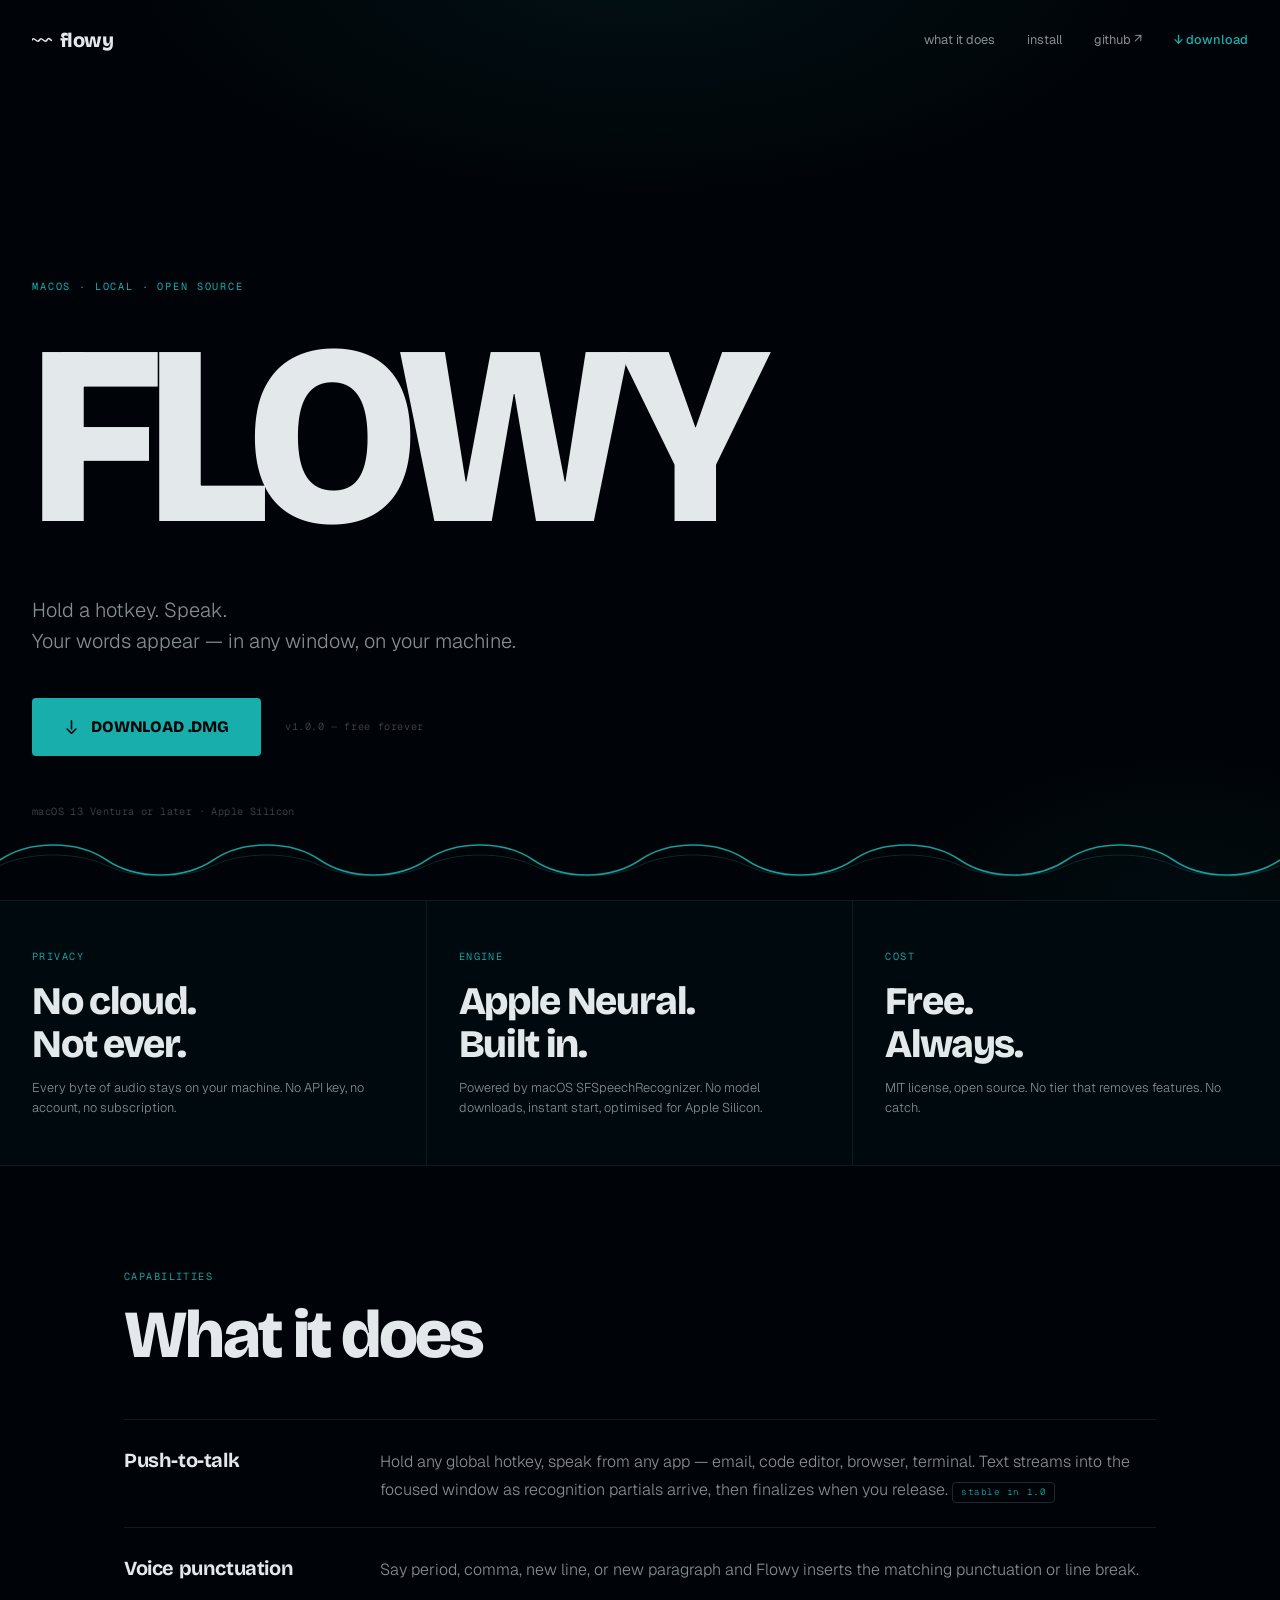
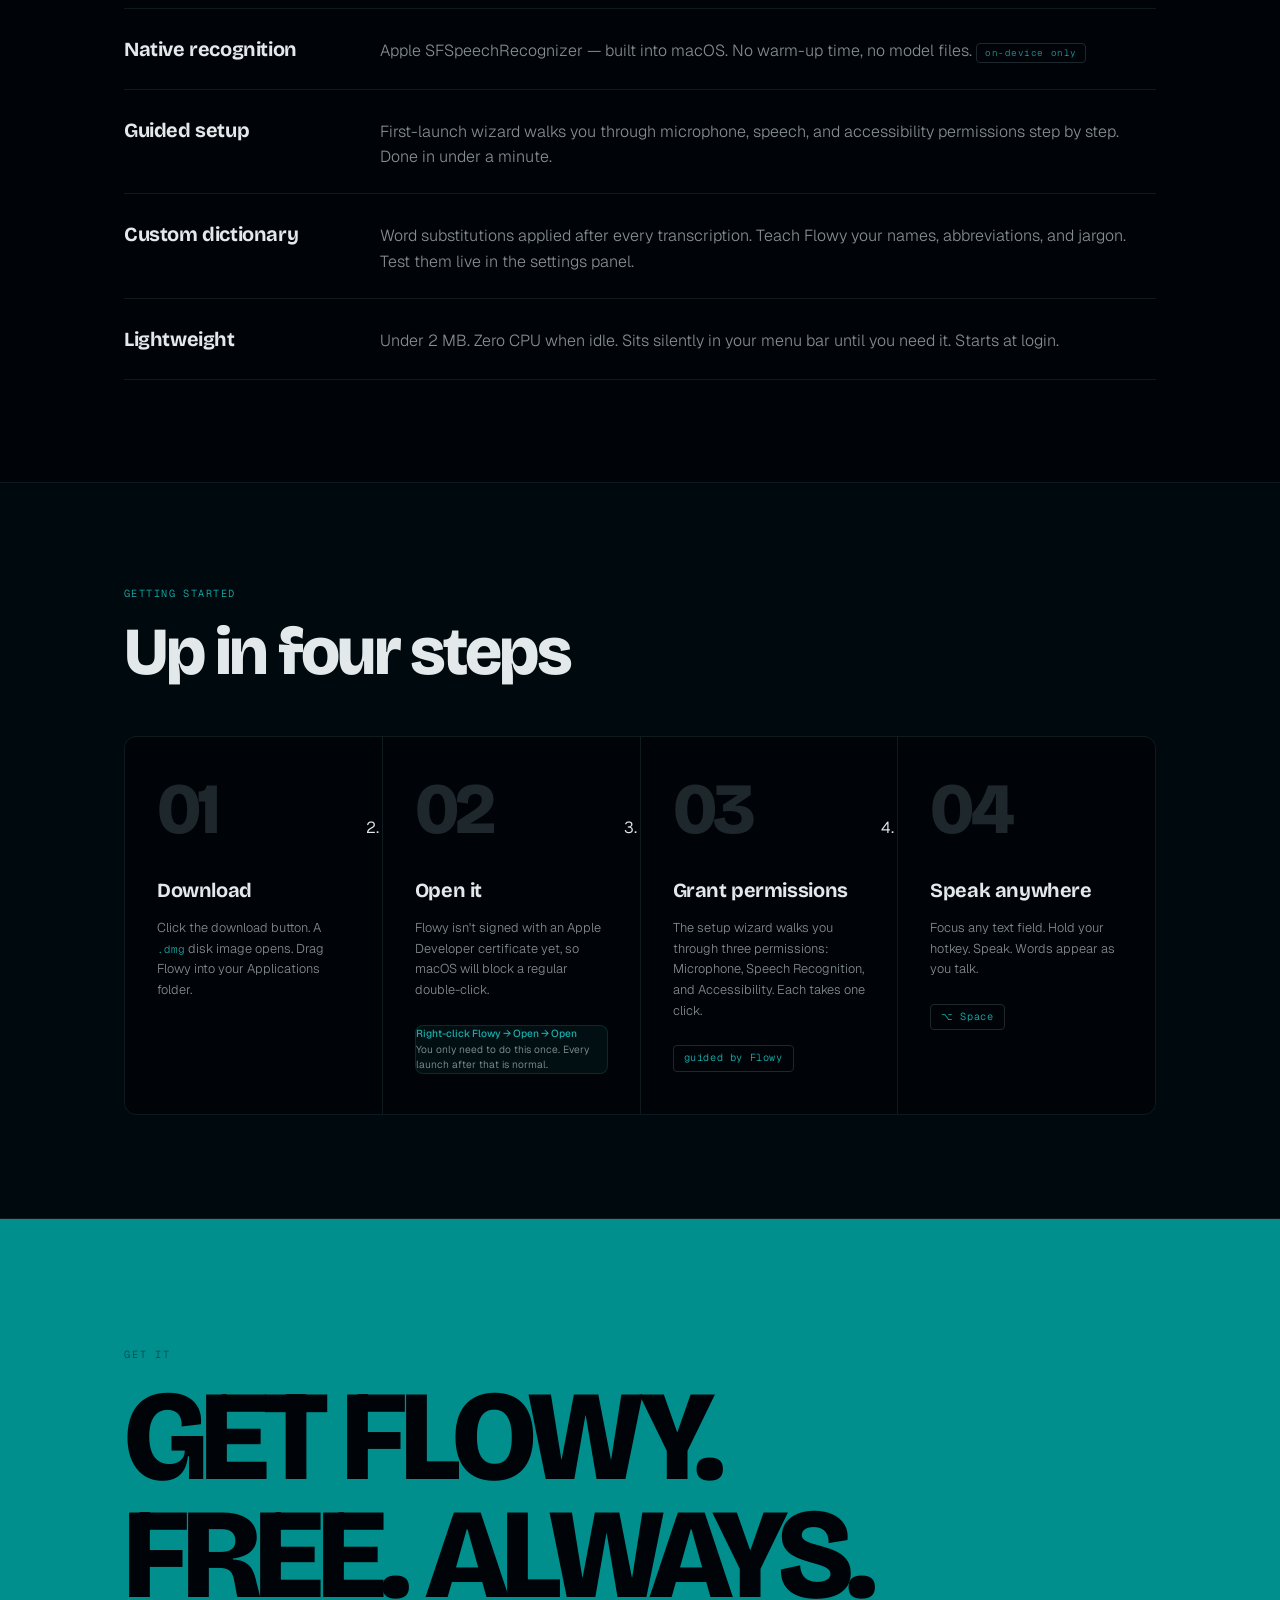
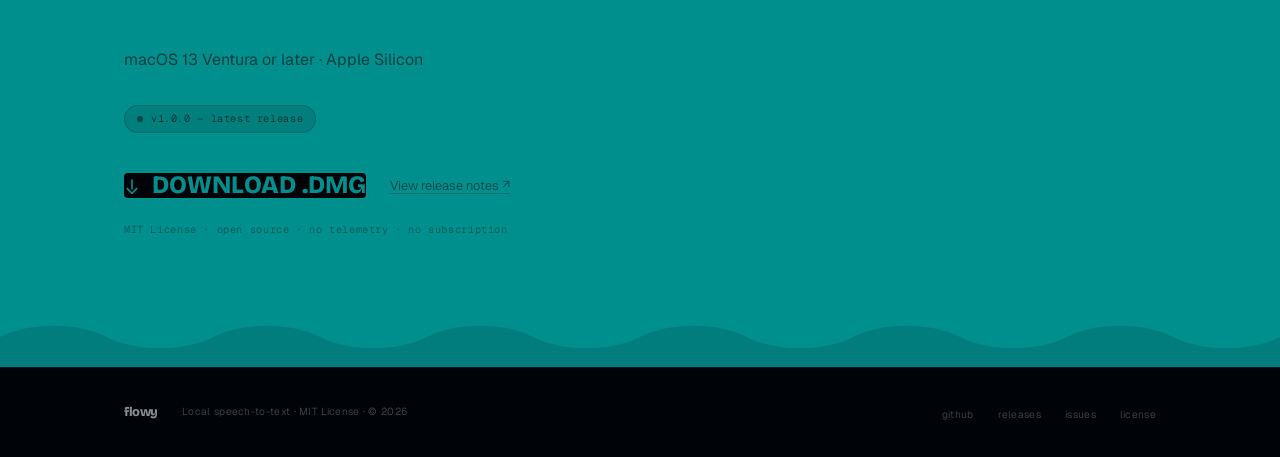
==== commit f99b3bb0: "Update website for v1 release" ====
--- a/website/index.html
+++ b/website/index.html
@@ -535,11 +535,11 @@
     <div class="hero-actions fade-up d3">
       <a href="https://github.com/AryaanSheth/flowy/releases/latest/download/Flowy.dmg"
          class="hero-btn"
-         aria-label="Download Flowy 0.8.1 — macOS disk image">
+         aria-label="Download Flowy 1.0.0 — macOS disk image">
         <svg width="15" height="15" viewBox="0 0 24 24" fill="none" stroke="currentColor" stroke-width="2.5" stroke-linecap="round" aria-hidden="true"><path d="M12 3v13M5 16l7 7 7-7"/></svg>
         Download .dmg
       </a>
-      <span class="hero-version">v0.8.1 — free forever</span>
+      <span class="hero-version">v1.0.0 — free forever</span>
     </div>
 
     <p class="hero-reqs fade-up d4">macOS 13 Ventura or later · Apple Silicon</p>
@@ -599,7 +599,7 @@
         <span class="feat-desc">
           Hold any global hotkey, speak from any app — email, code editor, browser, terminal.
           Text streams into the focused window as recognition partials arrive, then finalizes when you release.
-          <span class="feat-tag">improved in 0.8.1</span>
+          <span class="feat-tag">stable in 1.0</span>
         </span>
       </li>
       <li class="feat-item fade-up d1">
@@ -710,17 +710,17 @@
 
     <div class="cta-version fade-up d2">
       <span class="cta-version-dot" aria-hidden="true"></span>
-      v0.8.1 — latest release
+      v1.0.0 — latest release
     </div>
 
     <div class="cta-actions fade-up d3">
       <a href="https://github.com/AryaanSheth/flowy/releases/latest/download/Flowy.dmg"
          class="cta-btn"
-         aria-label="Download Flowy 0.8.1 — macOS disk image">
+         aria-label="Download Flowy 1.0.0 — macOS disk image">
         <svg width="16" height="16" viewBox="0 0 24 24" fill="none" stroke="currentColor" stroke-width="2.5" stroke-linecap="round" aria-hidden="true"><path d="M12 3v13M5 16l7 7 7-7"/></svg>
         Download .dmg
       </a>
-      <a href="releases/0.8.1.html"
+      <a href="releases/1.0.0.html"
          class="cta-secondary">
         View release notes ↗
       </a>
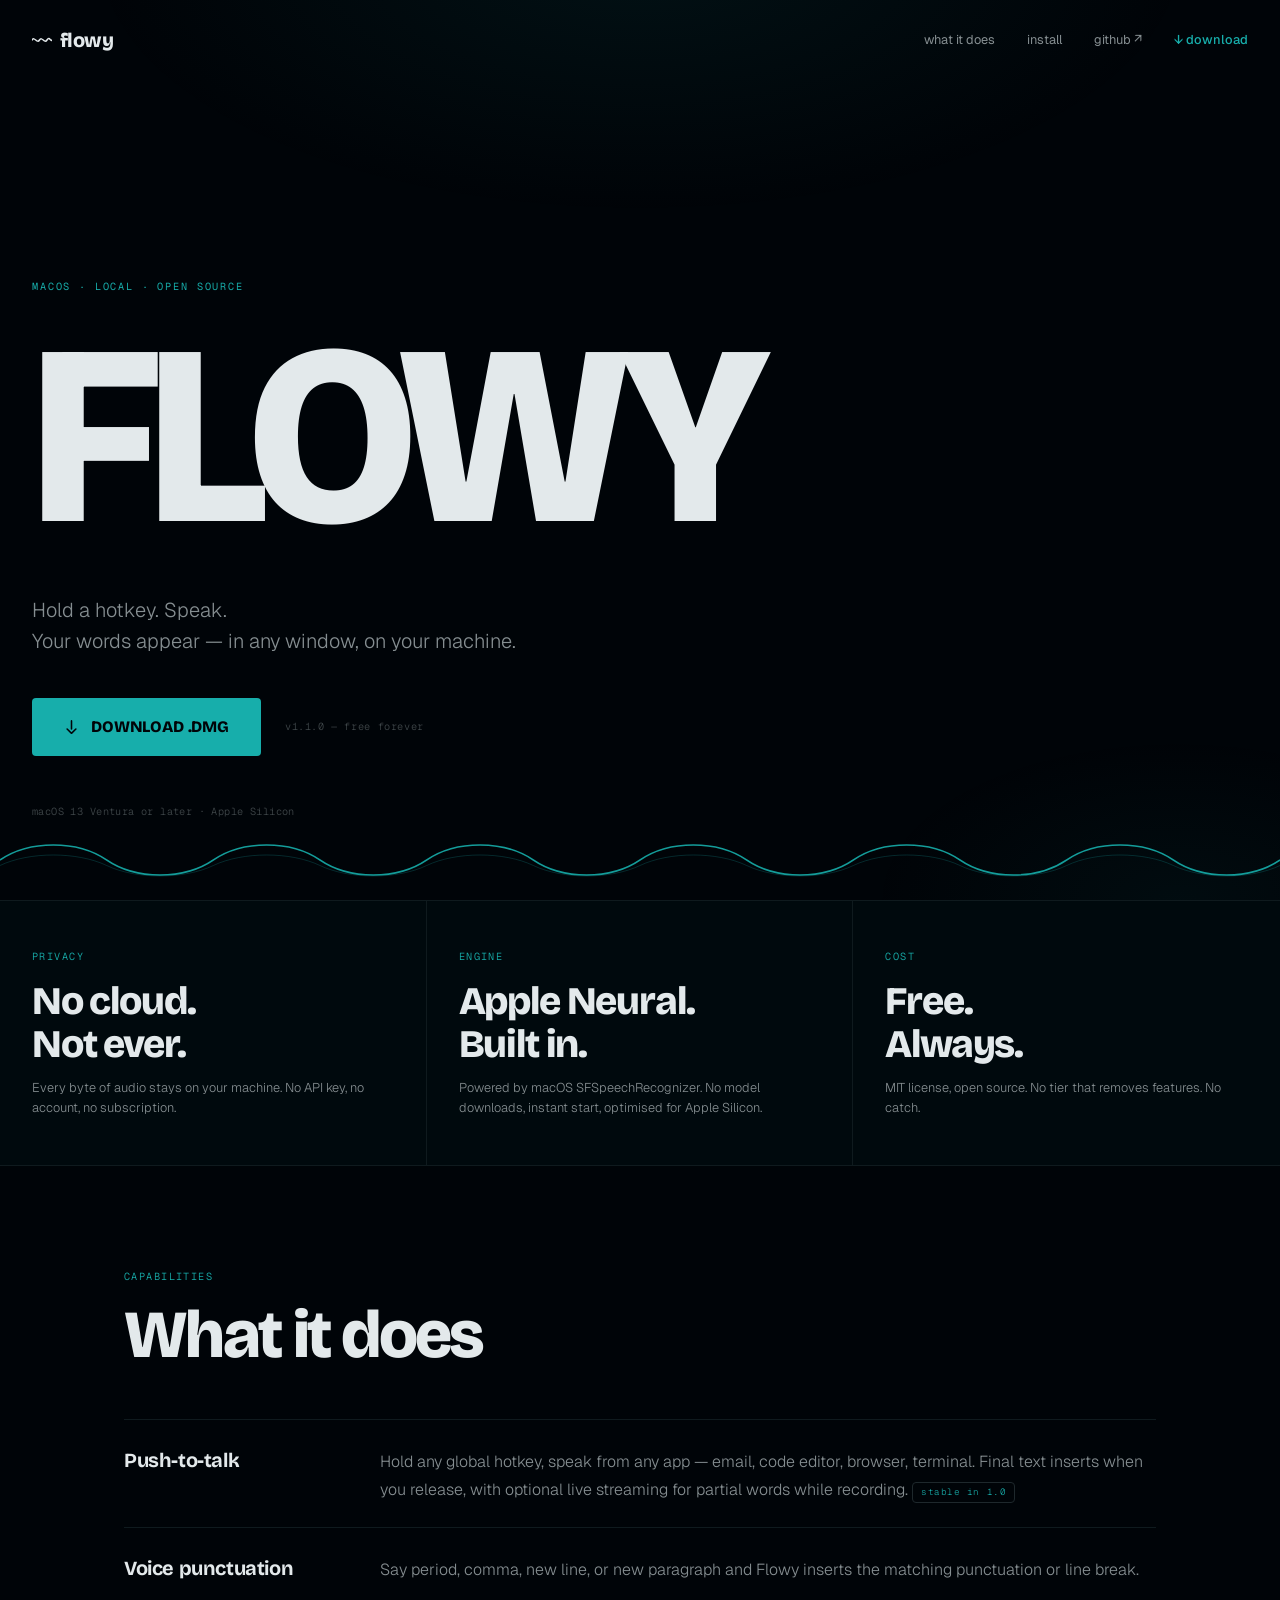
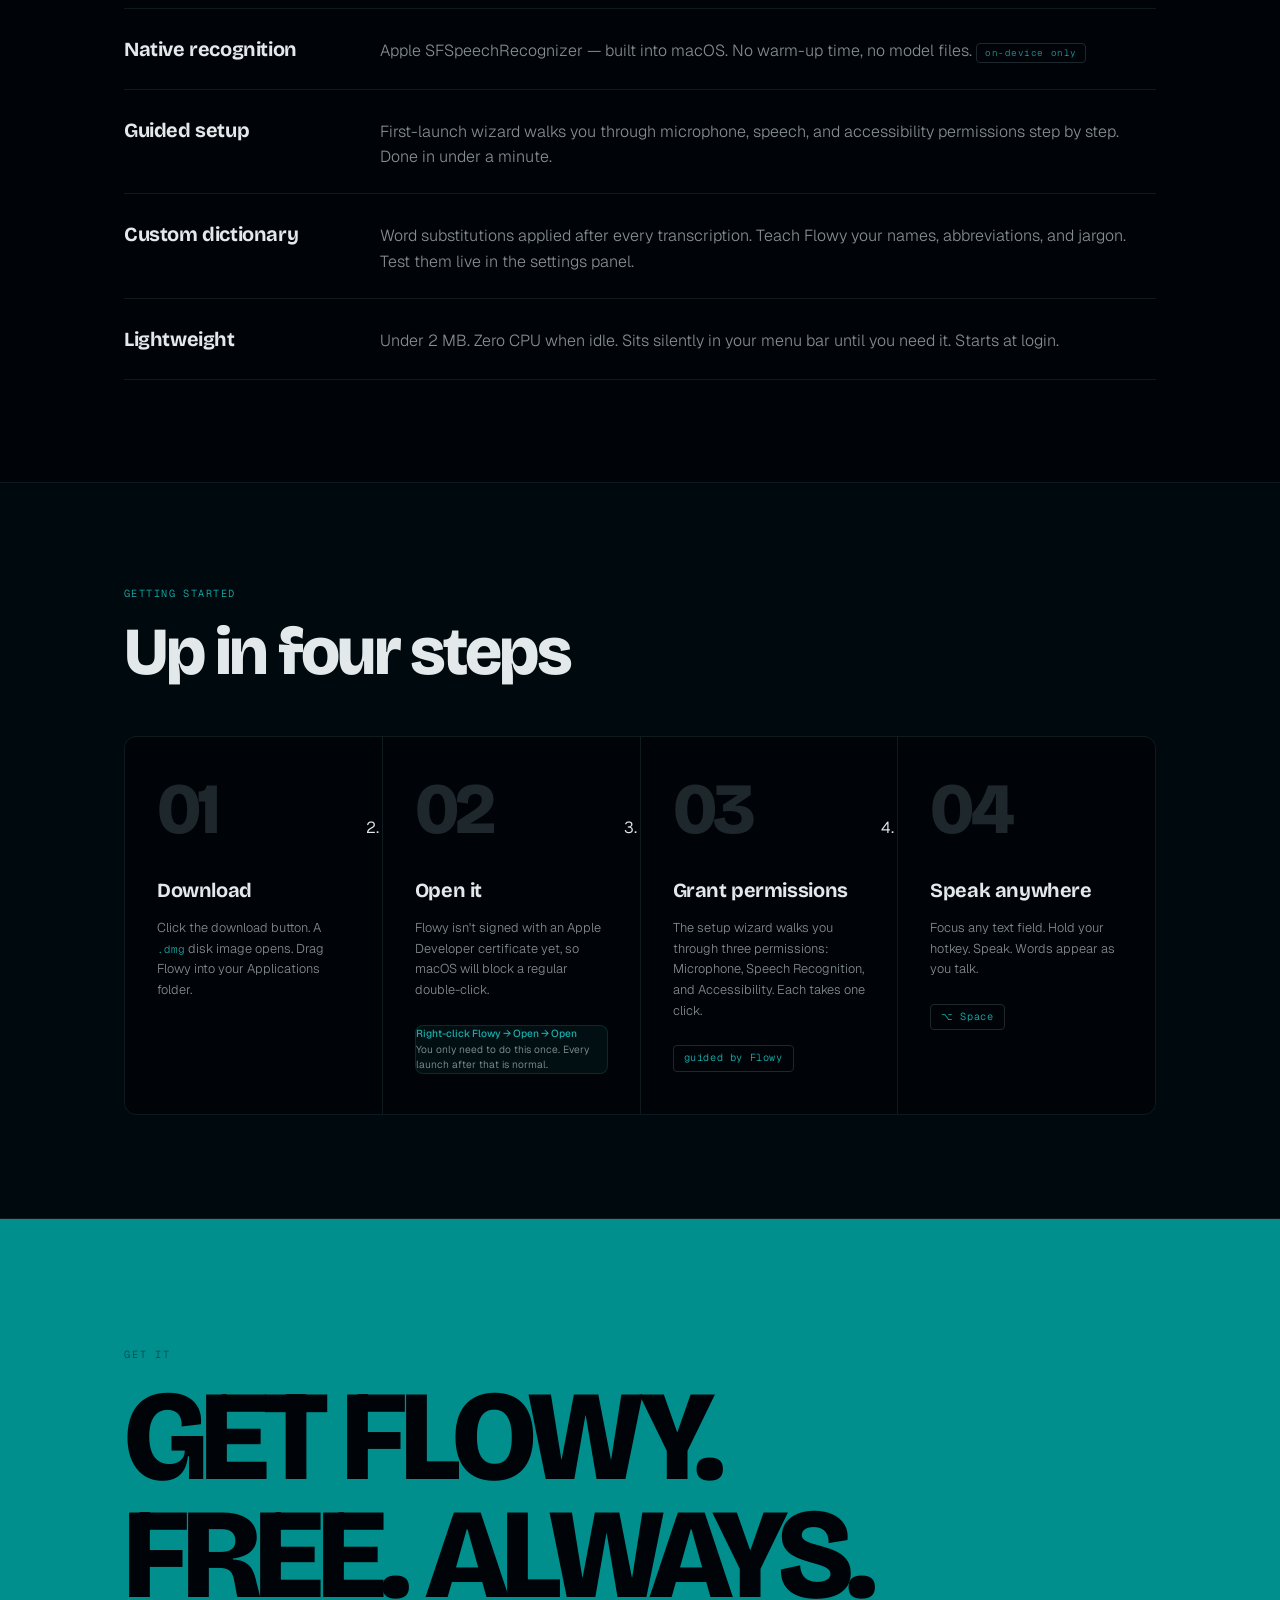
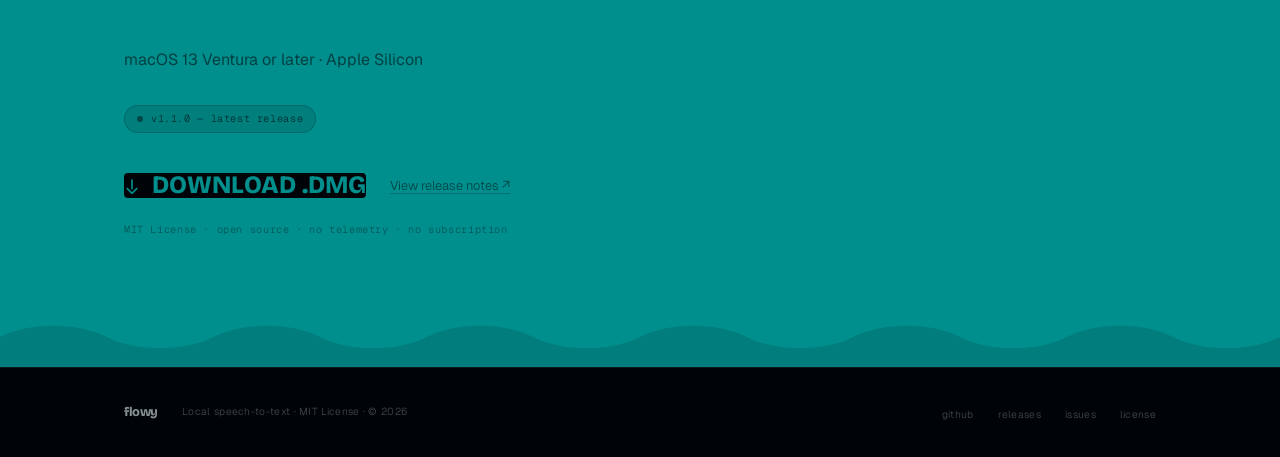
==== commit 2504d493: "Add optional streaming and local AI polish" ====
--- a/website/index.html
+++ b/website/index.html
@@ -5,6 +5,19 @@
   <meta name="viewport" content="width=device-width, initial-scale=1.0">
   <title>Flowy — Your voice. Your machine.</title>
   <meta name="description" content="Hold a hotkey. Speak. Your words appear live — and never leave your machine. Local speech-to-text for macOS. Free, always.">
+  <meta property="og:type" content="website">
+  <meta property="og:url" content="https://tryflowy.co/">
+  <meta property="og:title" content="Flowy — Your voice. Your machine.">
+  <meta property="og:description" content="Hold a hotkey. Speak. Your words appear live — and never leave your machine. Local speech-to-text for macOS. Free, always.">
+  <meta property="og:image" content="https://tryflowy.co/og-image.png">
+  <meta property="og:image:width" content="1200">
+  <meta property="og:image:height" content="630">
+  <meta property="og:image:alt" content="Flowy — free local dictation for macOS">
+  <meta name="twitter:card" content="summary_large_image">
+  <meta name="twitter:title" content="Flowy — Your voice. Your machine.">
+  <meta name="twitter:description" content="Hold a hotkey. Speak. Your words appear live — and never leave your machine. Local speech-to-text for macOS. Free, always.">
+  <meta name="twitter:image" content="https://tryflowy.co/og-image.png">
+  <meta name="twitter:image:alt" content="Flowy — free local dictation for macOS">
 
   <link rel="preconnect" href="https://fonts.googleapis.com">
   <link rel="preconnect" href="https://fonts.gstatic.com" crossorigin>
@@ -535,11 +548,11 @@
     <div class="hero-actions fade-up d3">
       <a href="https://github.com/AryaanSheth/flowy/releases/latest/download/Flowy.dmg"
          class="hero-btn"
-         aria-label="Download Flowy 1.0.0 — macOS disk image">
+         aria-label="Download Flowy 1.1.0 — macOS disk image">
         <svg width="15" height="15" viewBox="0 0 24 24" fill="none" stroke="currentColor" stroke-width="2.5" stroke-linecap="round" aria-hidden="true"><path d="M12 3v13M5 16l7 7 7-7"/></svg>
         Download .dmg
       </a>
-      <span class="hero-version">v1.0.0 — free forever</span>
+      <span class="hero-version">v1.1.0 — free forever</span>
     </div>
 
     <p class="hero-reqs fade-up d4">macOS 13 Ventura or later · Apple Silicon</p>
@@ -598,7 +611,7 @@
         <span class="feat-name">Push-to-talk</span>
         <span class="feat-desc">
           Hold any global hotkey, speak from any app — email, code editor, browser, terminal.
-          Text streams into the focused window as recognition partials arrive, then finalizes when you release.
+          Final text inserts when you release, with optional live streaming for partial words while recording.
           <span class="feat-tag">stable in 1.0</span>
         </span>
       </li>
@@ -710,17 +723,17 @@
 
     <div class="cta-version fade-up d2">
       <span class="cta-version-dot" aria-hidden="true"></span>
-      v1.0.0 — latest release
+      v1.1.0 — latest release
     </div>
 
     <div class="cta-actions fade-up d3">
       <a href="https://github.com/AryaanSheth/flowy/releases/latest/download/Flowy.dmg"
          class="cta-btn"
-         aria-label="Download Flowy 1.0.0 — macOS disk image">
+         aria-label="Download Flowy 1.1.0 — macOS disk image">
         <svg width="16" height="16" viewBox="0 0 24 24" fill="none" stroke="currentColor" stroke-width="2.5" stroke-linecap="round" aria-hidden="true"><path d="M12 3v13M5 16l7 7 7-7"/></svg>
         Download .dmg
       </a>
-      <a href="releases/1.0.0.html"
+      <a href="releases/1.1.0.html"
          class="cta-secondary">
         View release notes ↗
       </a>
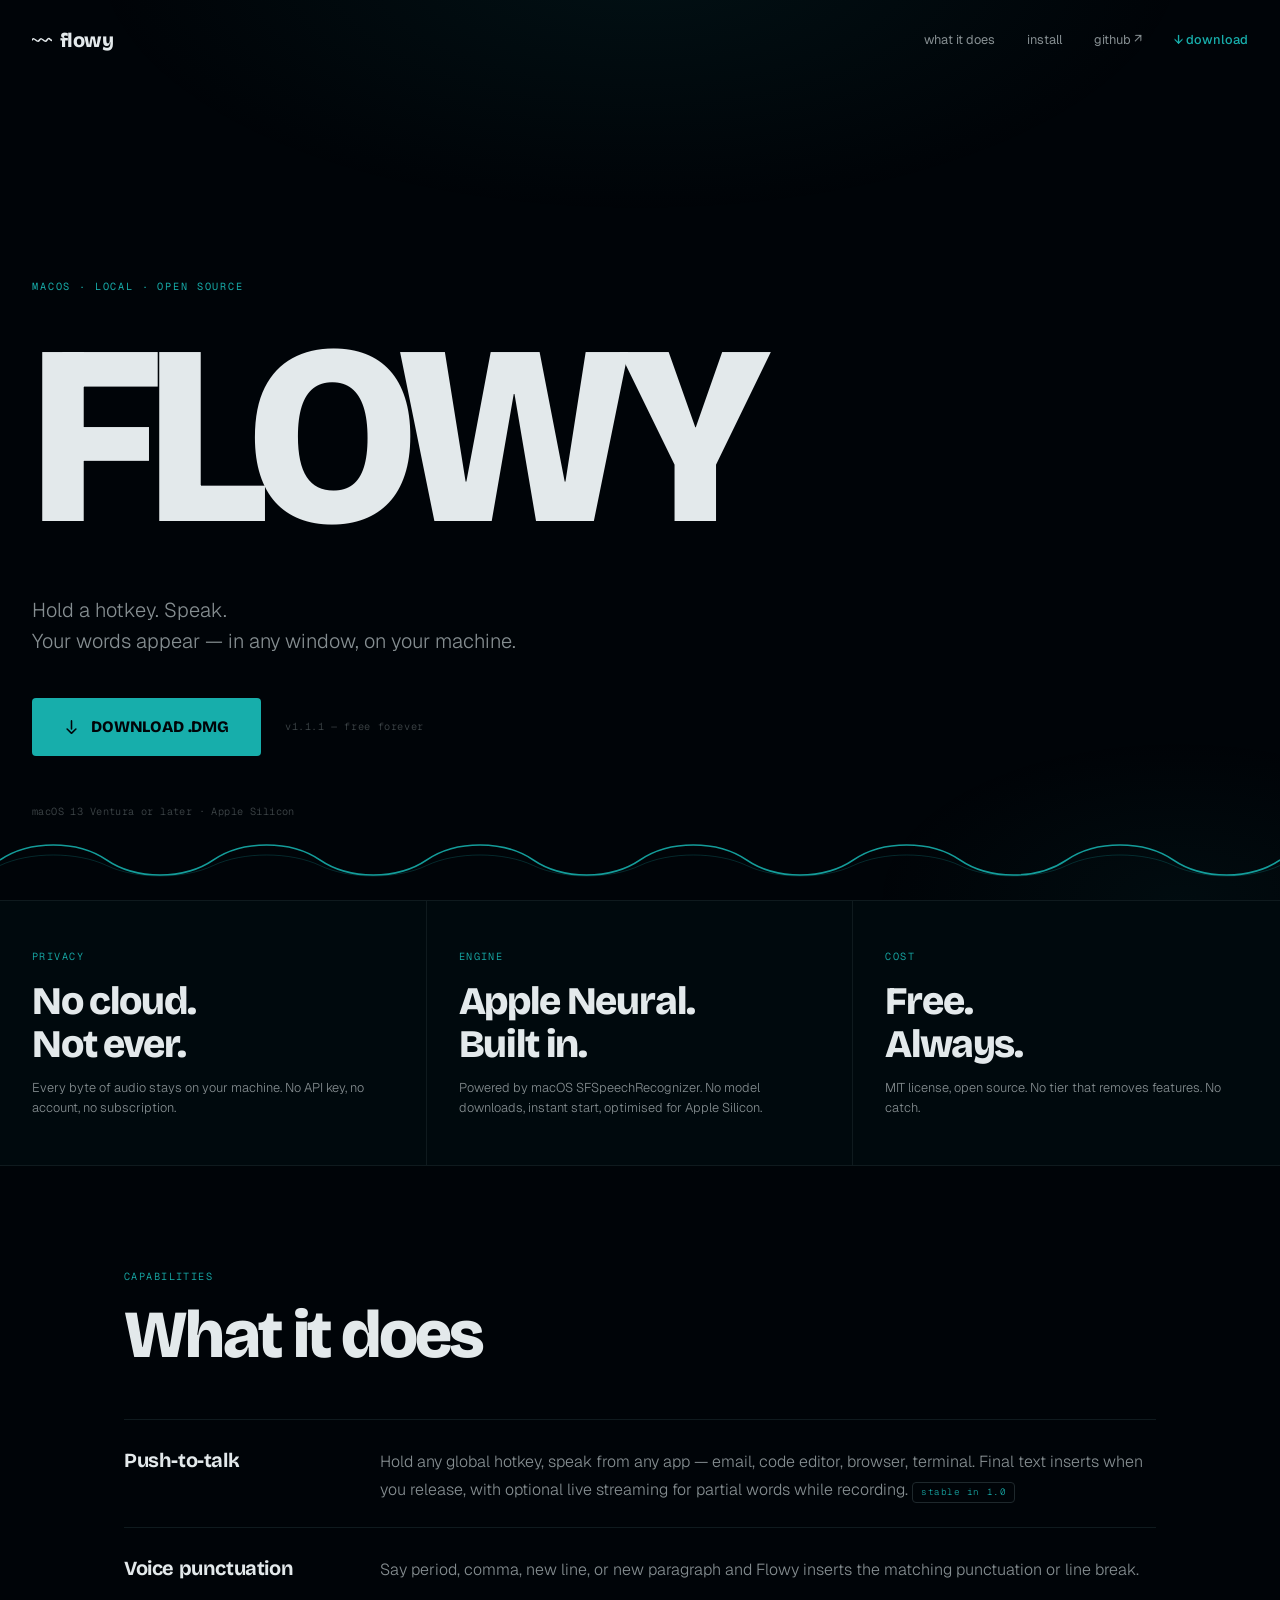
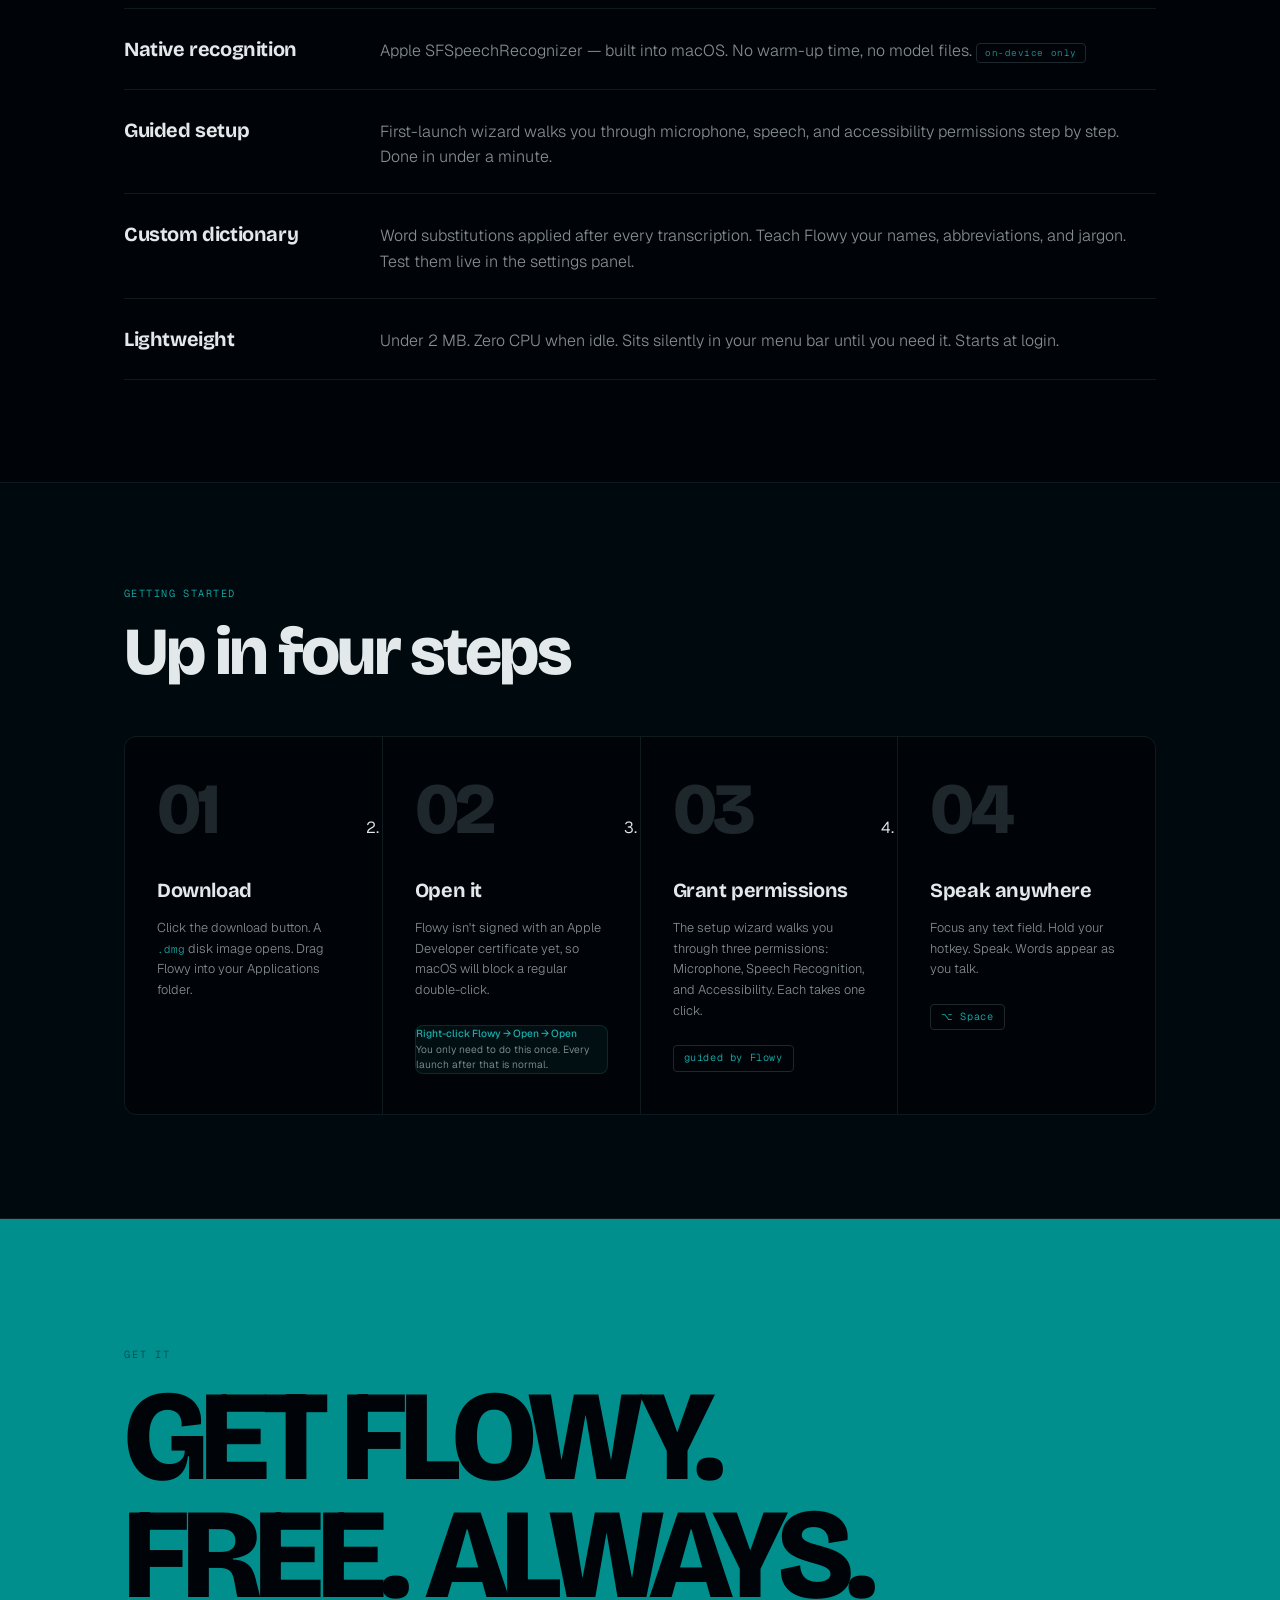
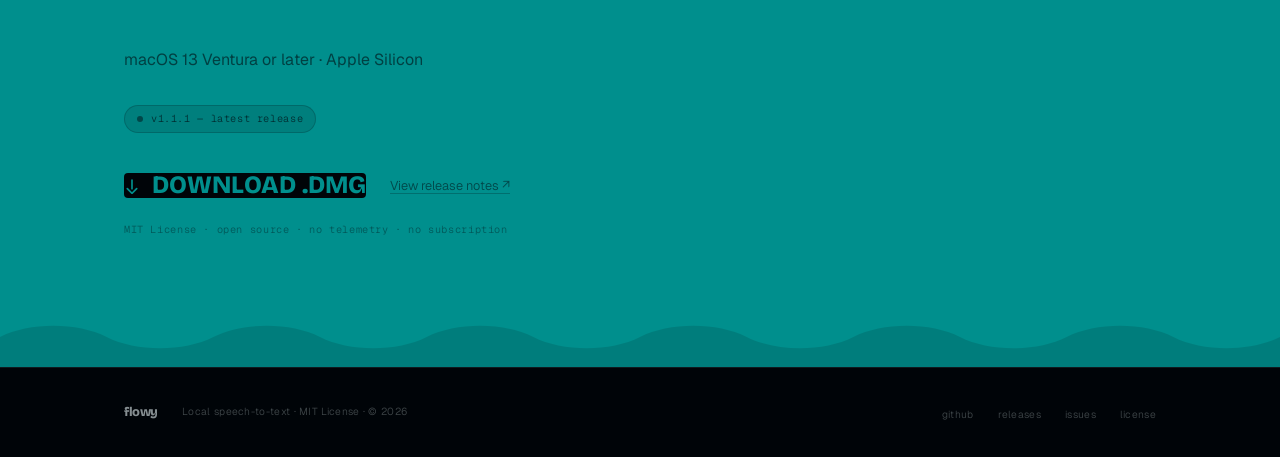
==== commit 512575ce: "Release 1.1.1 with faster smart polish" ====
--- a/website/index.html
+++ b/website/index.html
@@ -548,11 +548,11 @@
     <div class="hero-actions fade-up d3">
       <a href="https://github.com/AryaanSheth/flowy/releases/latest/download/Flowy.dmg"
          class="hero-btn"
-         aria-label="Download Flowy 1.1.0 — macOS disk image">
+         aria-label="Download Flowy 1.1.1 — macOS disk image">
         <svg width="15" height="15" viewBox="0 0 24 24" fill="none" stroke="currentColor" stroke-width="2.5" stroke-linecap="round" aria-hidden="true"><path d="M12 3v13M5 16l7 7 7-7"/></svg>
         Download .dmg
       </a>
-      <span class="hero-version">v1.1.0 — free forever</span>
+      <span class="hero-version">v1.1.1 — free forever</span>
     </div>
 
     <p class="hero-reqs fade-up d4">macOS 13 Ventura or later · Apple Silicon</p>
@@ -723,17 +723,17 @@
 
     <div class="cta-version fade-up d2">
       <span class="cta-version-dot" aria-hidden="true"></span>
-      v1.1.0 — latest release
+      v1.1.1 — latest release
     </div>
 
     <div class="cta-actions fade-up d3">
       <a href="https://github.com/AryaanSheth/flowy/releases/latest/download/Flowy.dmg"
          class="cta-btn"
-         aria-label="Download Flowy 1.1.0 — macOS disk image">
+         aria-label="Download Flowy 1.1.1 — macOS disk image">
         <svg width="16" height="16" viewBox="0 0 24 24" fill="none" stroke="currentColor" stroke-width="2.5" stroke-linecap="round" aria-hidden="true"><path d="M12 3v13M5 16l7 7 7-7"/></svg>
         Download .dmg
       </a>
-      <a href="releases/1.1.0.html"
+      <a href="releases/1.1.1.html"
          class="cta-secondary">
         View release notes ↗
       </a>
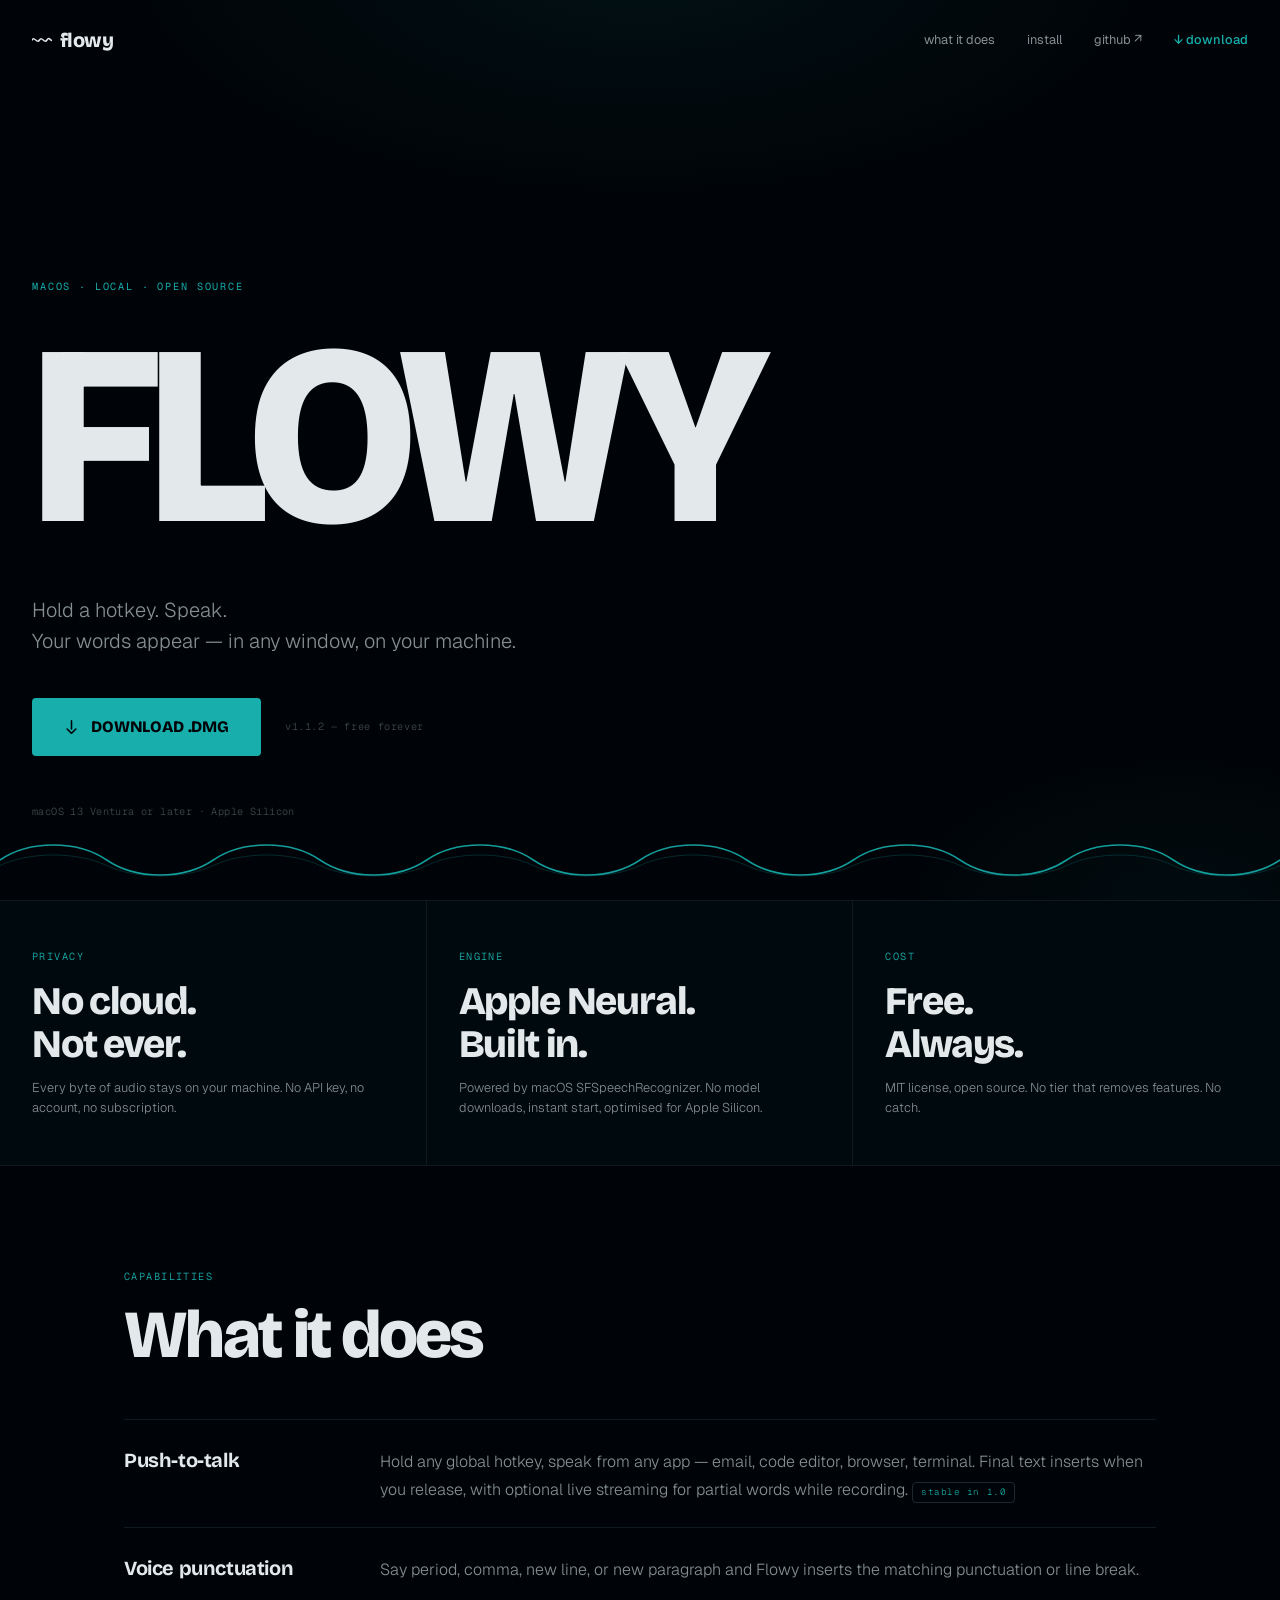
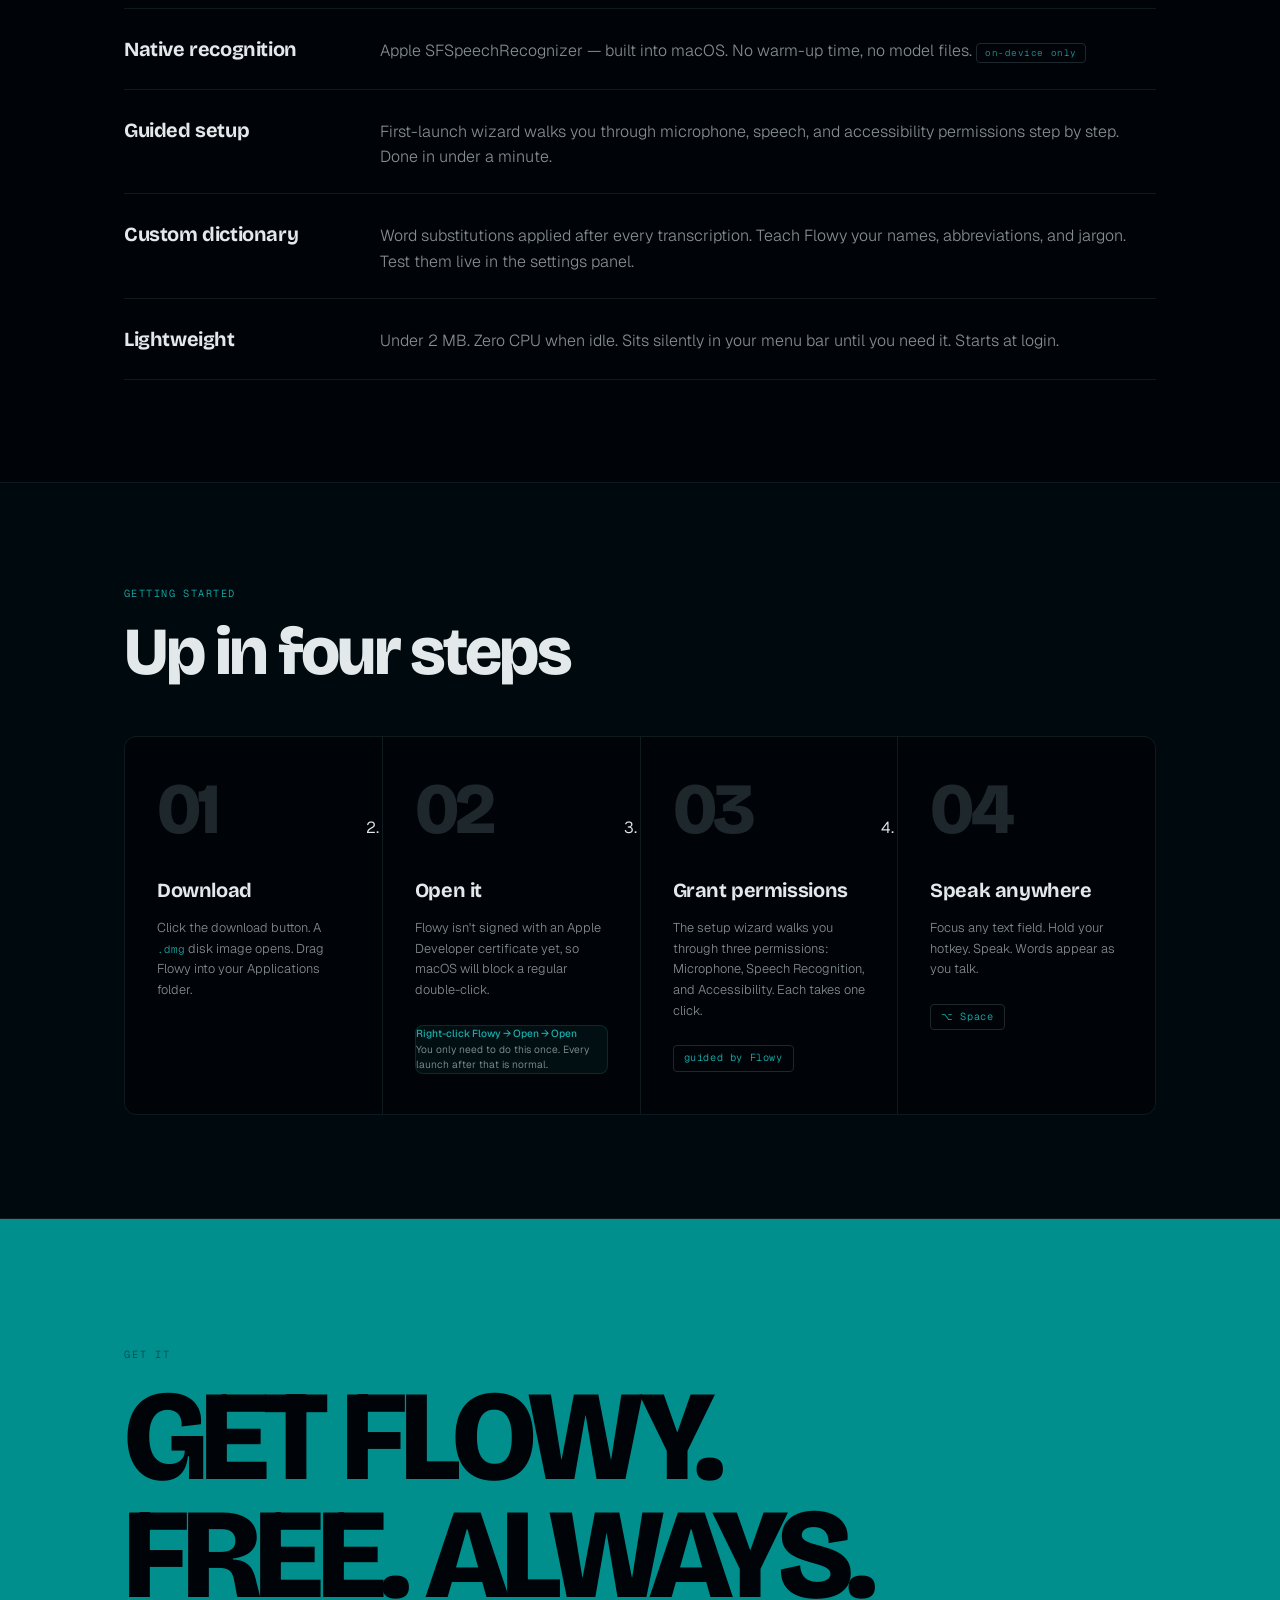
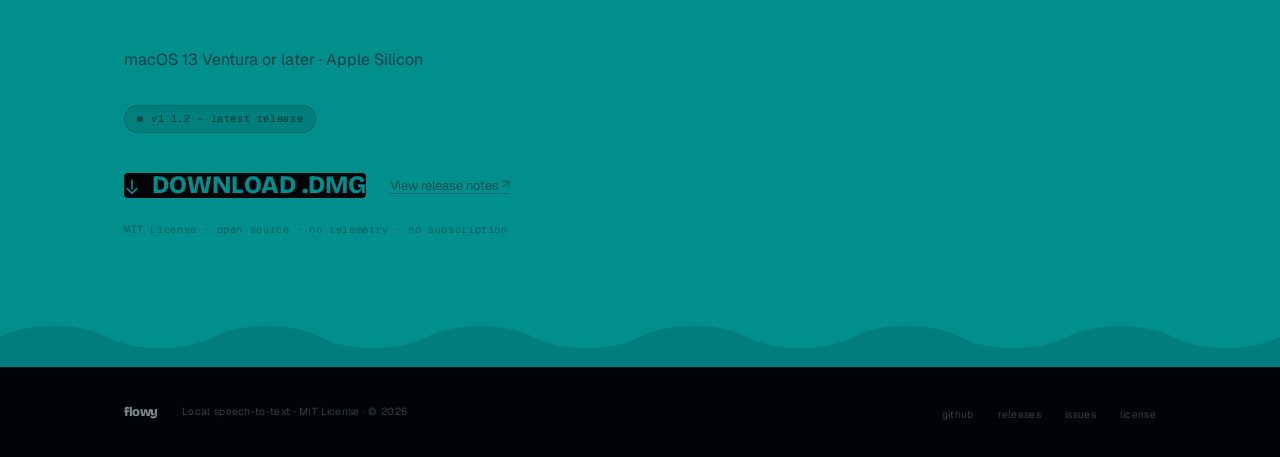
==== commit 512ee8e7: "Release 1.1.2 with trailing-speech fix Co-Authored-By: Claude Opus 4.8 <noreply@anthropic.com>" ====
--- a/website/index.html
+++ b/website/index.html
@@ -548,11 +548,11 @@
     <div class="hero-actions fade-up d3">
       <a href="https://github.com/AryaanSheth/flowy/releases/latest/download/Flowy.dmg"
          class="hero-btn"
-         aria-label="Download Flowy 1.1.1 — macOS disk image">
+         aria-label="Download Flowy 1.1.2 — macOS disk image">
         <svg width="15" height="15" viewBox="0 0 24 24" fill="none" stroke="currentColor" stroke-width="2.5" stroke-linecap="round" aria-hidden="true"><path d="M12 3v13M5 16l7 7 7-7"/></svg>
         Download .dmg
       </a>
-      <span class="hero-version">v1.1.1 — free forever</span>
+      <span class="hero-version">v1.1.2 — free forever</span>
     </div>
 
     <p class="hero-reqs fade-up d4">macOS 13 Ventura or later · Apple Silicon</p>
@@ -723,17 +723,17 @@
 
     <div class="cta-version fade-up d2">
       <span class="cta-version-dot" aria-hidden="true"></span>
-      v1.1.1 — latest release
+      v1.1.2 — latest release
     </div>
 
     <div class="cta-actions fade-up d3">
       <a href="https://github.com/AryaanSheth/flowy/releases/latest/download/Flowy.dmg"
          class="cta-btn"
-         aria-label="Download Flowy 1.1.1 — macOS disk image">
+         aria-label="Download Flowy 1.1.2 — macOS disk image">
         <svg width="16" height="16" viewBox="0 0 24 24" fill="none" stroke="currentColor" stroke-width="2.5" stroke-linecap="round" aria-hidden="true"><path d="M12 3v13M5 16l7 7 7-7"/></svg>
         Download .dmg
       </a>
-      <a href="releases/1.1.1.html"
+      <a href="releases/1.1.2.html"
          class="cta-secondary">
         View release notes ↗
       </a>
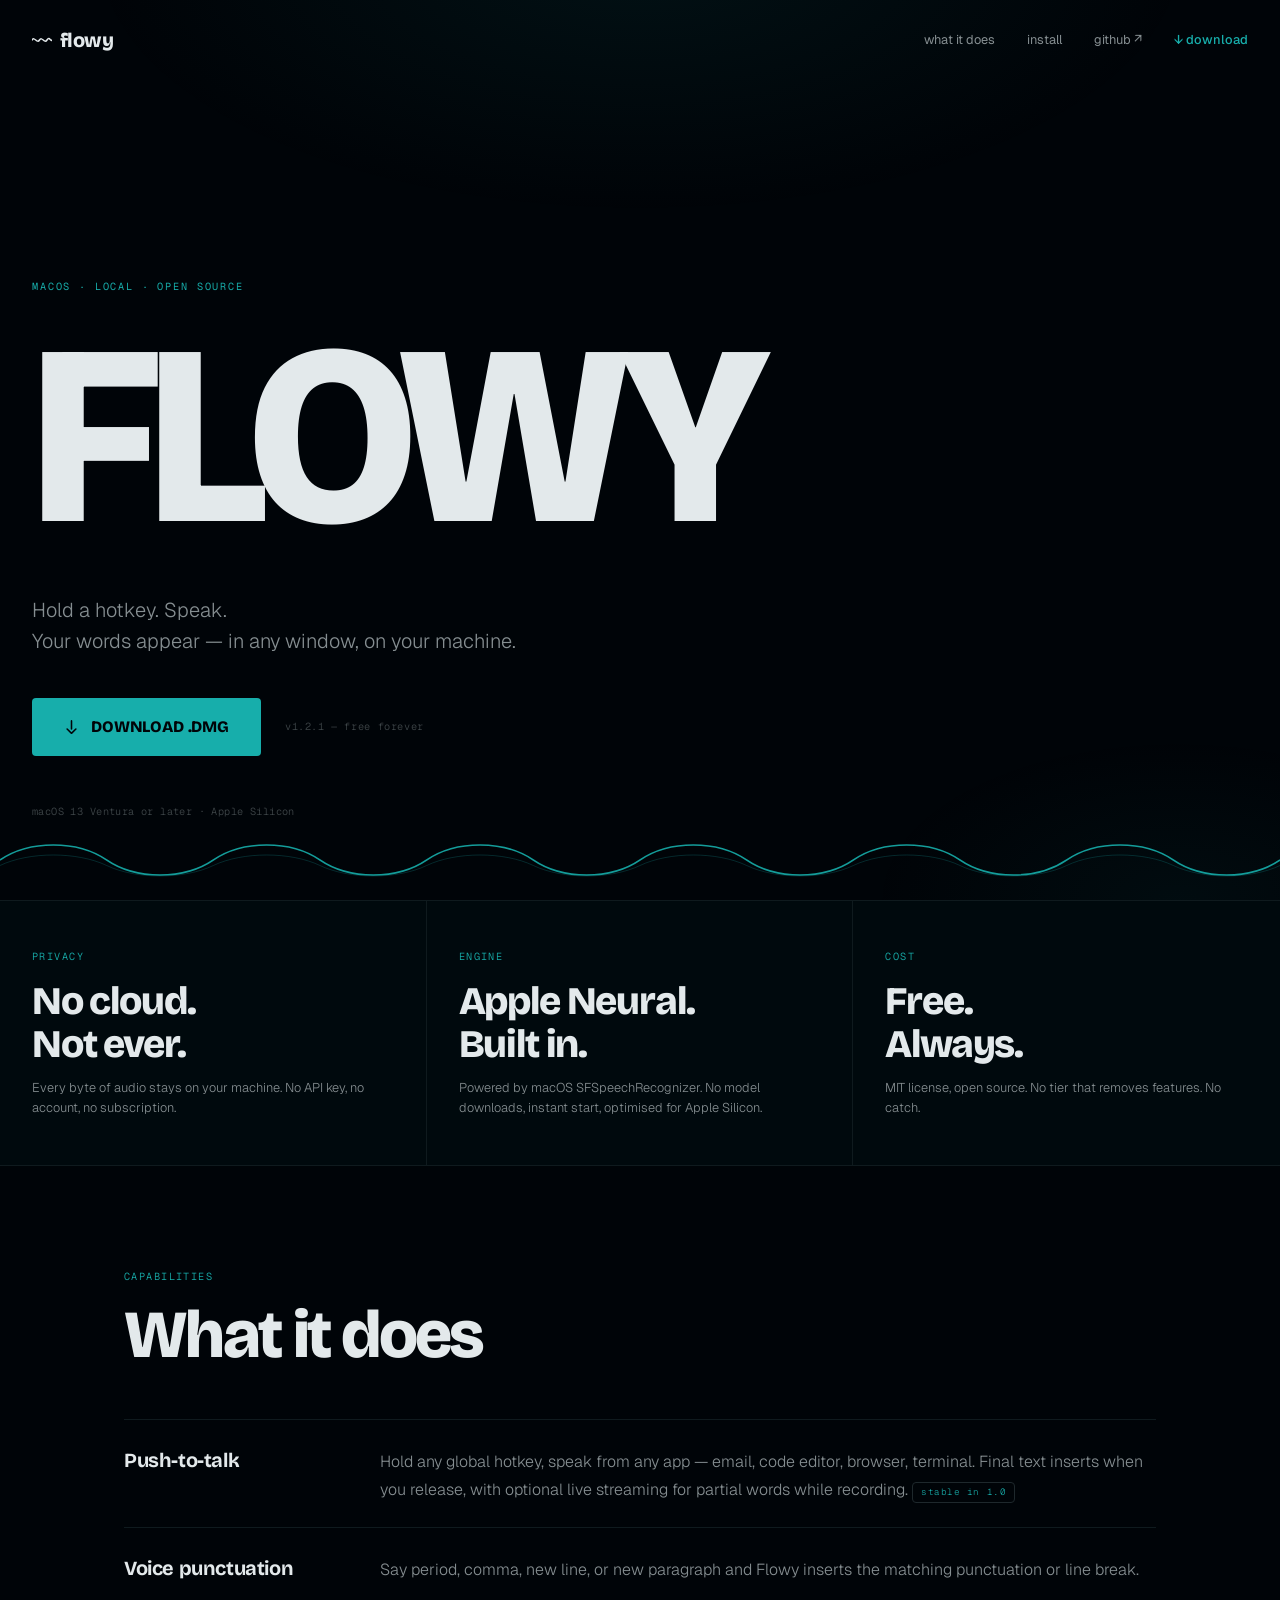
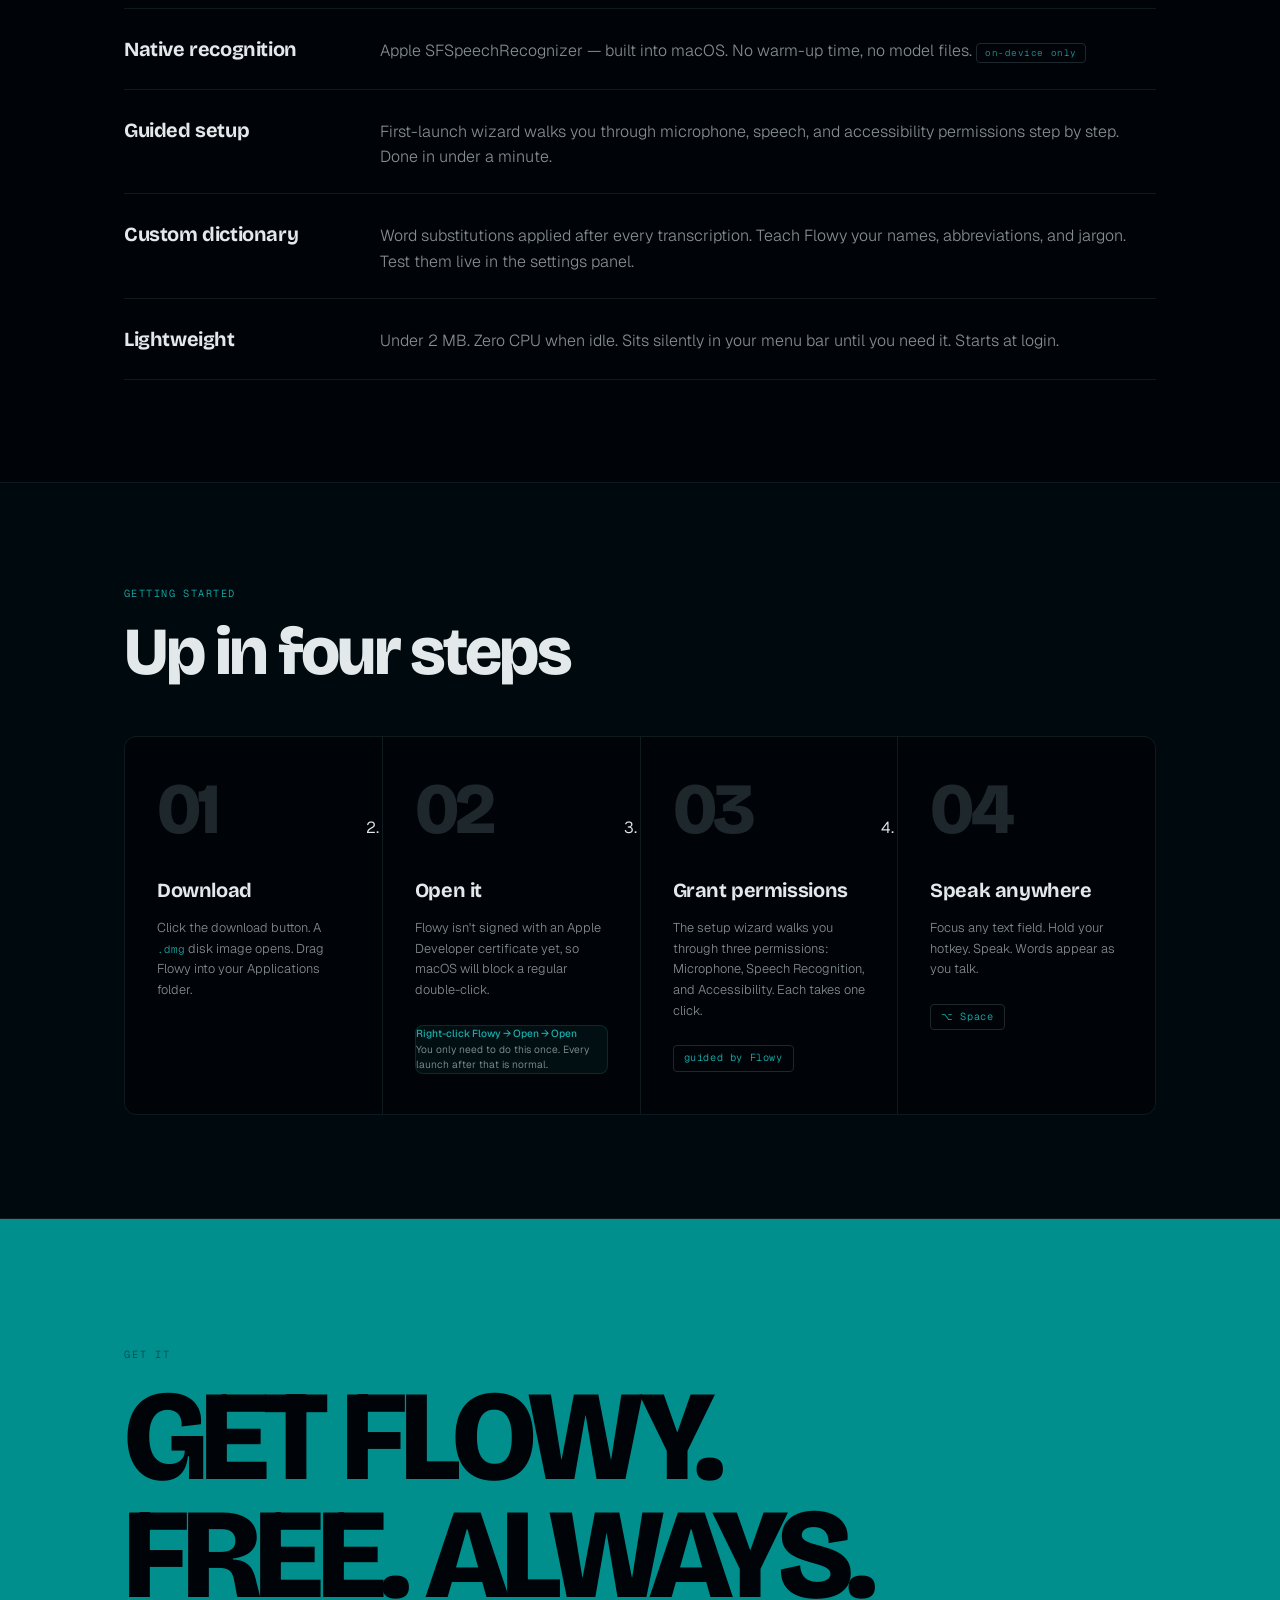
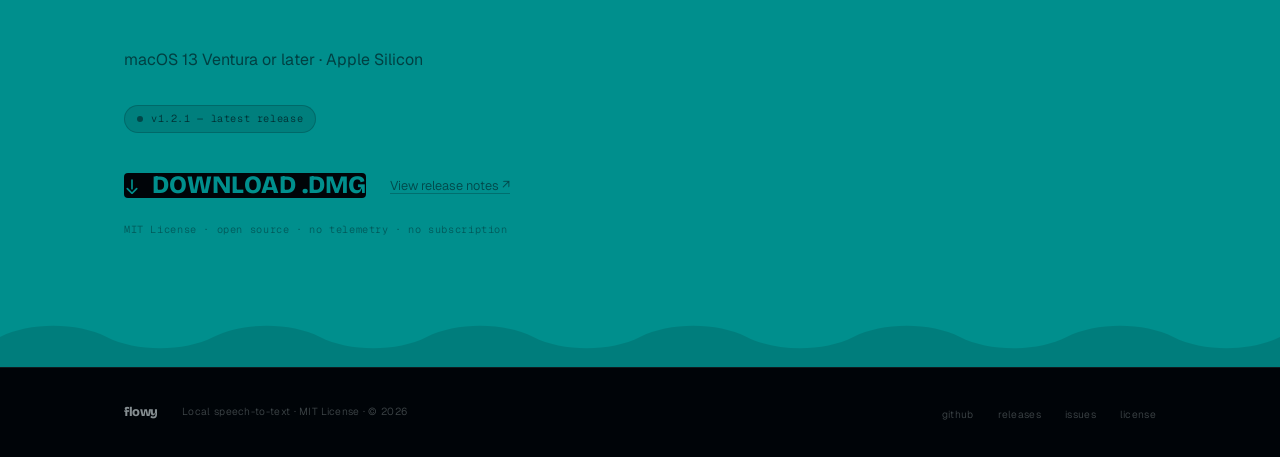
==== commit f61ea42c: "Release 1.2.1 with local Whisper engine Co-Authored-By: Claude Opus 4.8 <noreply@anthropic.com>" ====
--- a/website/index.html
+++ b/website/index.html
@@ -548,11 +548,11 @@
     <div class="hero-actions fade-up d3">
       <a href="https://github.com/AryaanSheth/flowy/releases/latest/download/Flowy.dmg"
          class="hero-btn"
-         aria-label="Download Flowy 1.1.2 — macOS disk image">
+         aria-label="Download Flowy 1.2.1 — macOS disk image">
         <svg width="15" height="15" viewBox="0 0 24 24" fill="none" stroke="currentColor" stroke-width="2.5" stroke-linecap="round" aria-hidden="true"><path d="M12 3v13M5 16l7 7 7-7"/></svg>
         Download .dmg
       </a>
-      <span class="hero-version">v1.1.2 — free forever</span>
+      <span class="hero-version">v1.2.1 — free forever</span>
     </div>
 
     <p class="hero-reqs fade-up d4">macOS 13 Ventura or later · Apple Silicon</p>
@@ -723,17 +723,17 @@
 
     <div class="cta-version fade-up d2">
       <span class="cta-version-dot" aria-hidden="true"></span>
-      v1.1.2 — latest release
+      v1.2.1 — latest release
     </div>
 
     <div class="cta-actions fade-up d3">
       <a href="https://github.com/AryaanSheth/flowy/releases/latest/download/Flowy.dmg"
          class="cta-btn"
-         aria-label="Download Flowy 1.1.2 — macOS disk image">
+         aria-label="Download Flowy 1.2.1 — macOS disk image">
         <svg width="16" height="16" viewBox="0 0 24 24" fill="none" stroke="currentColor" stroke-width="2.5" stroke-linecap="round" aria-hidden="true"><path d="M12 3v13M5 16l7 7 7-7"/></svg>
         Download .dmg
       </a>
-      <a href="releases/1.1.2.html"
+      <a href="releases/1.2.1.html"
          class="cta-secondary">
         View release notes ↗
       </a>
